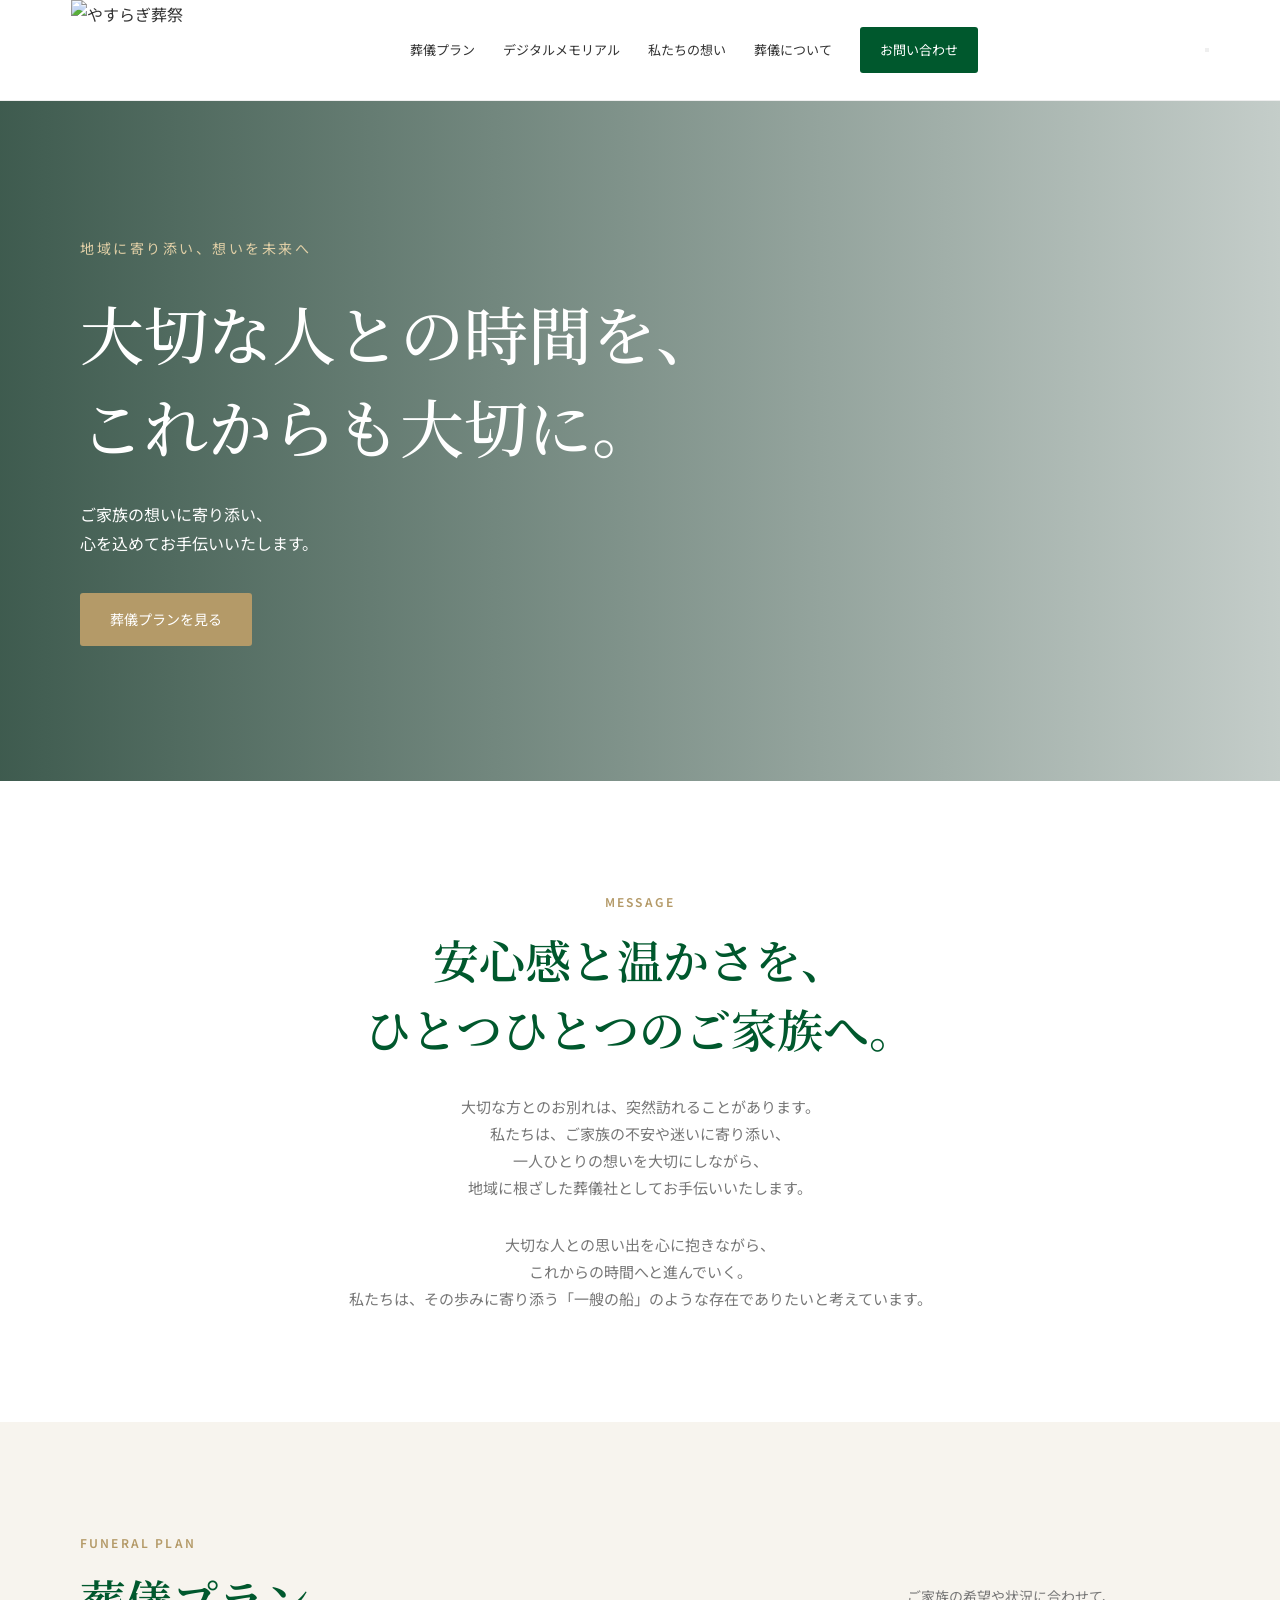
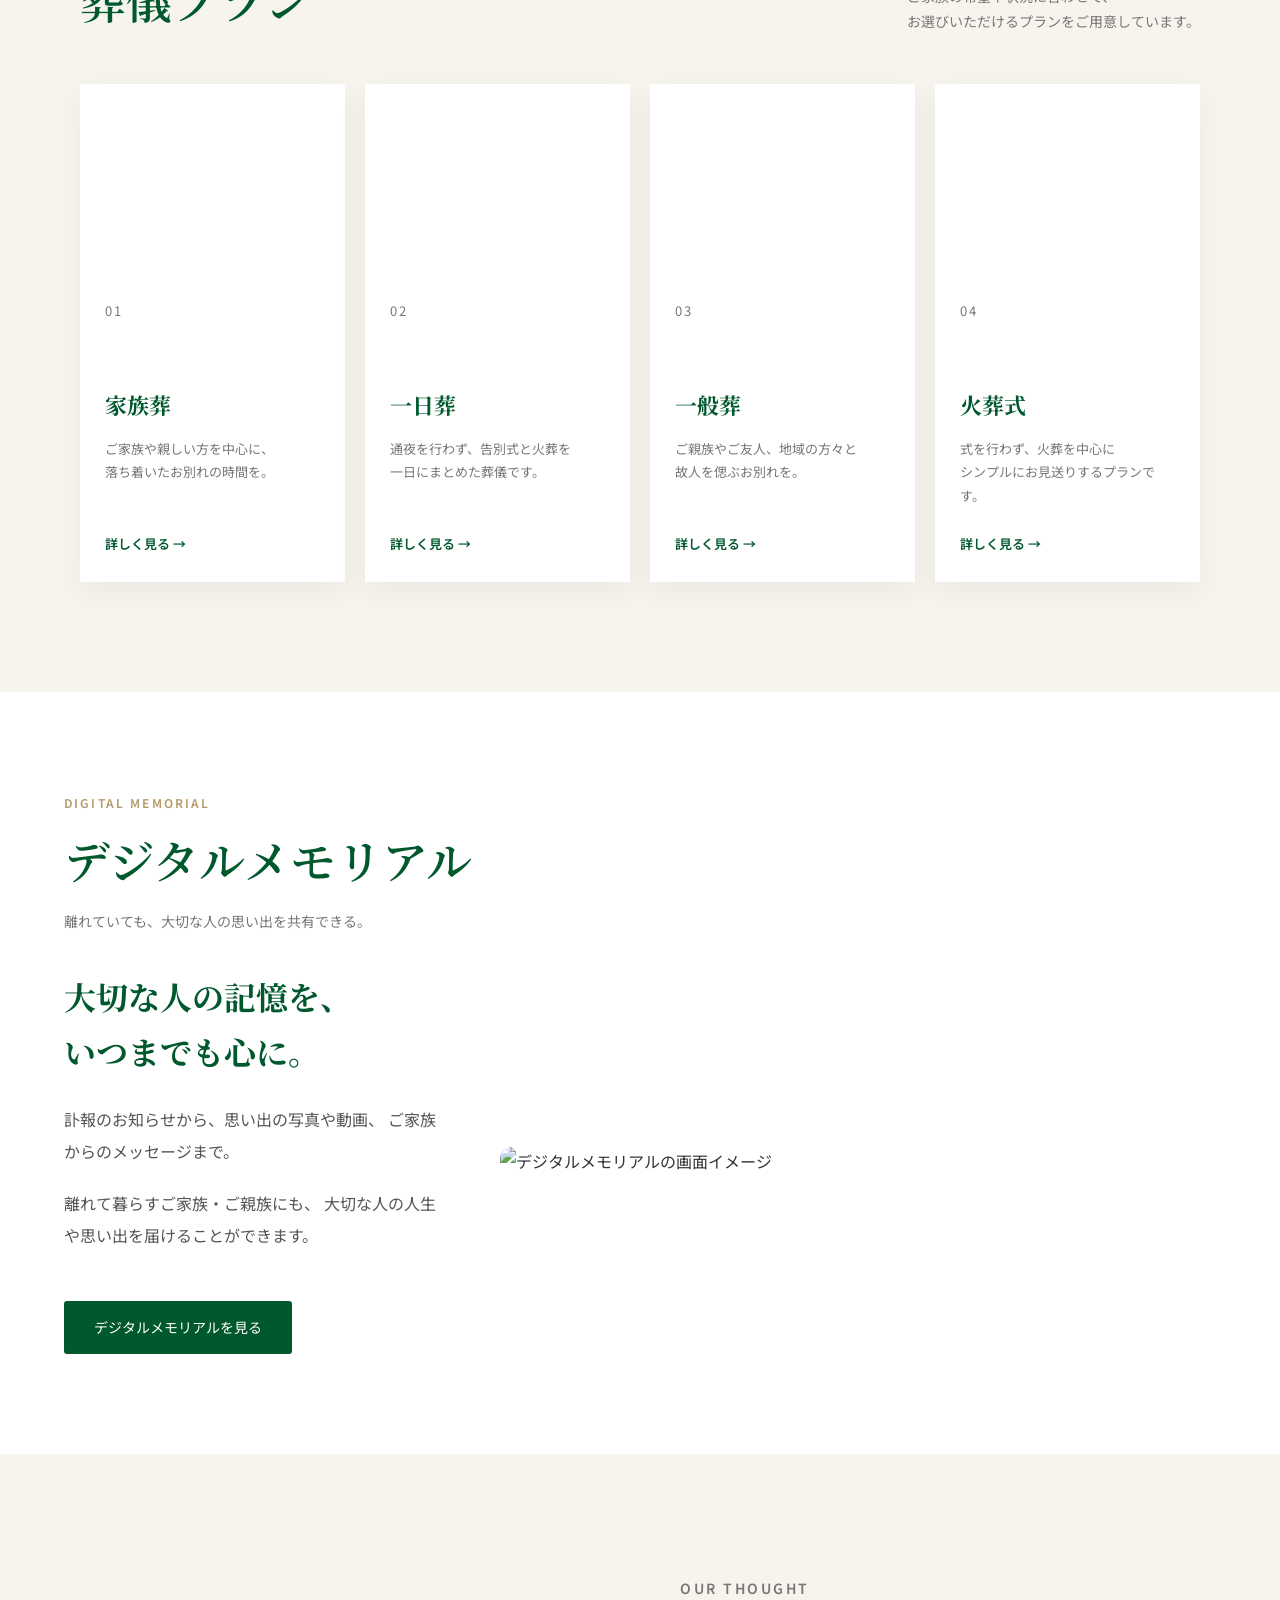
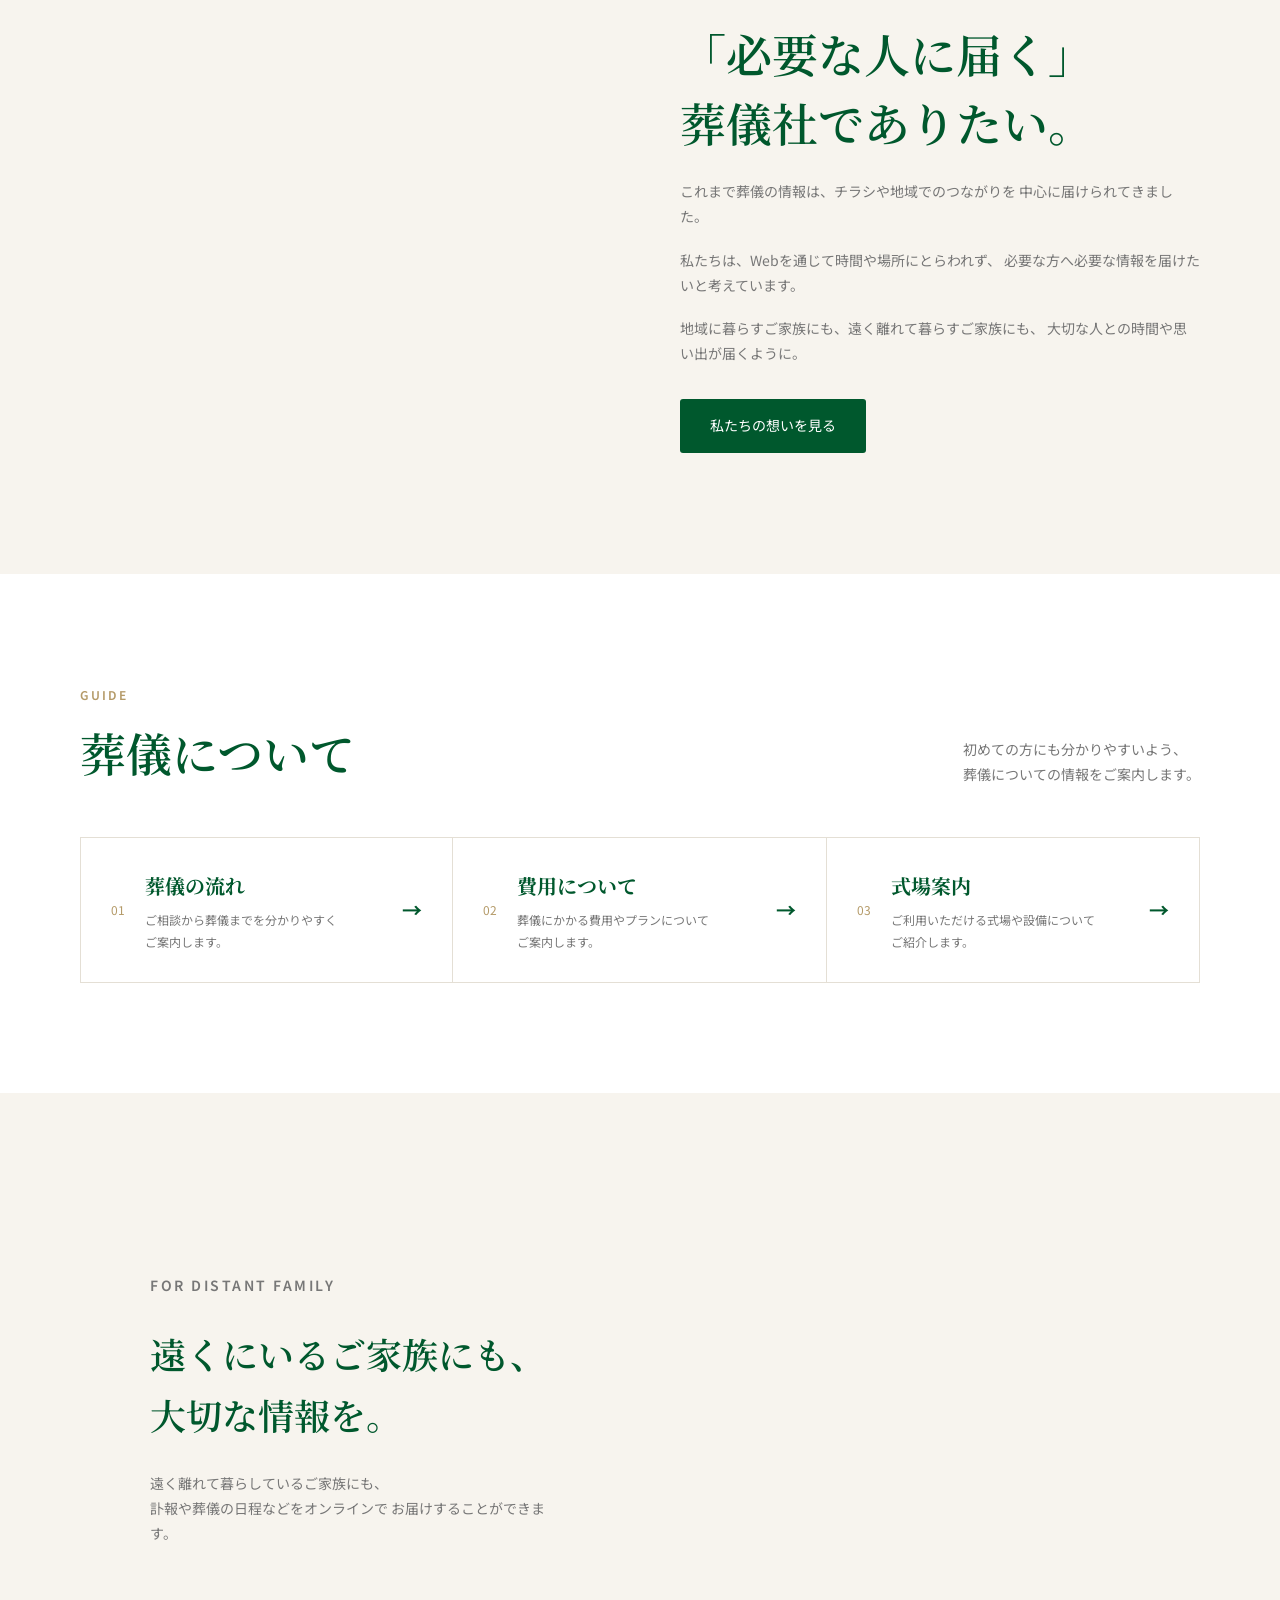
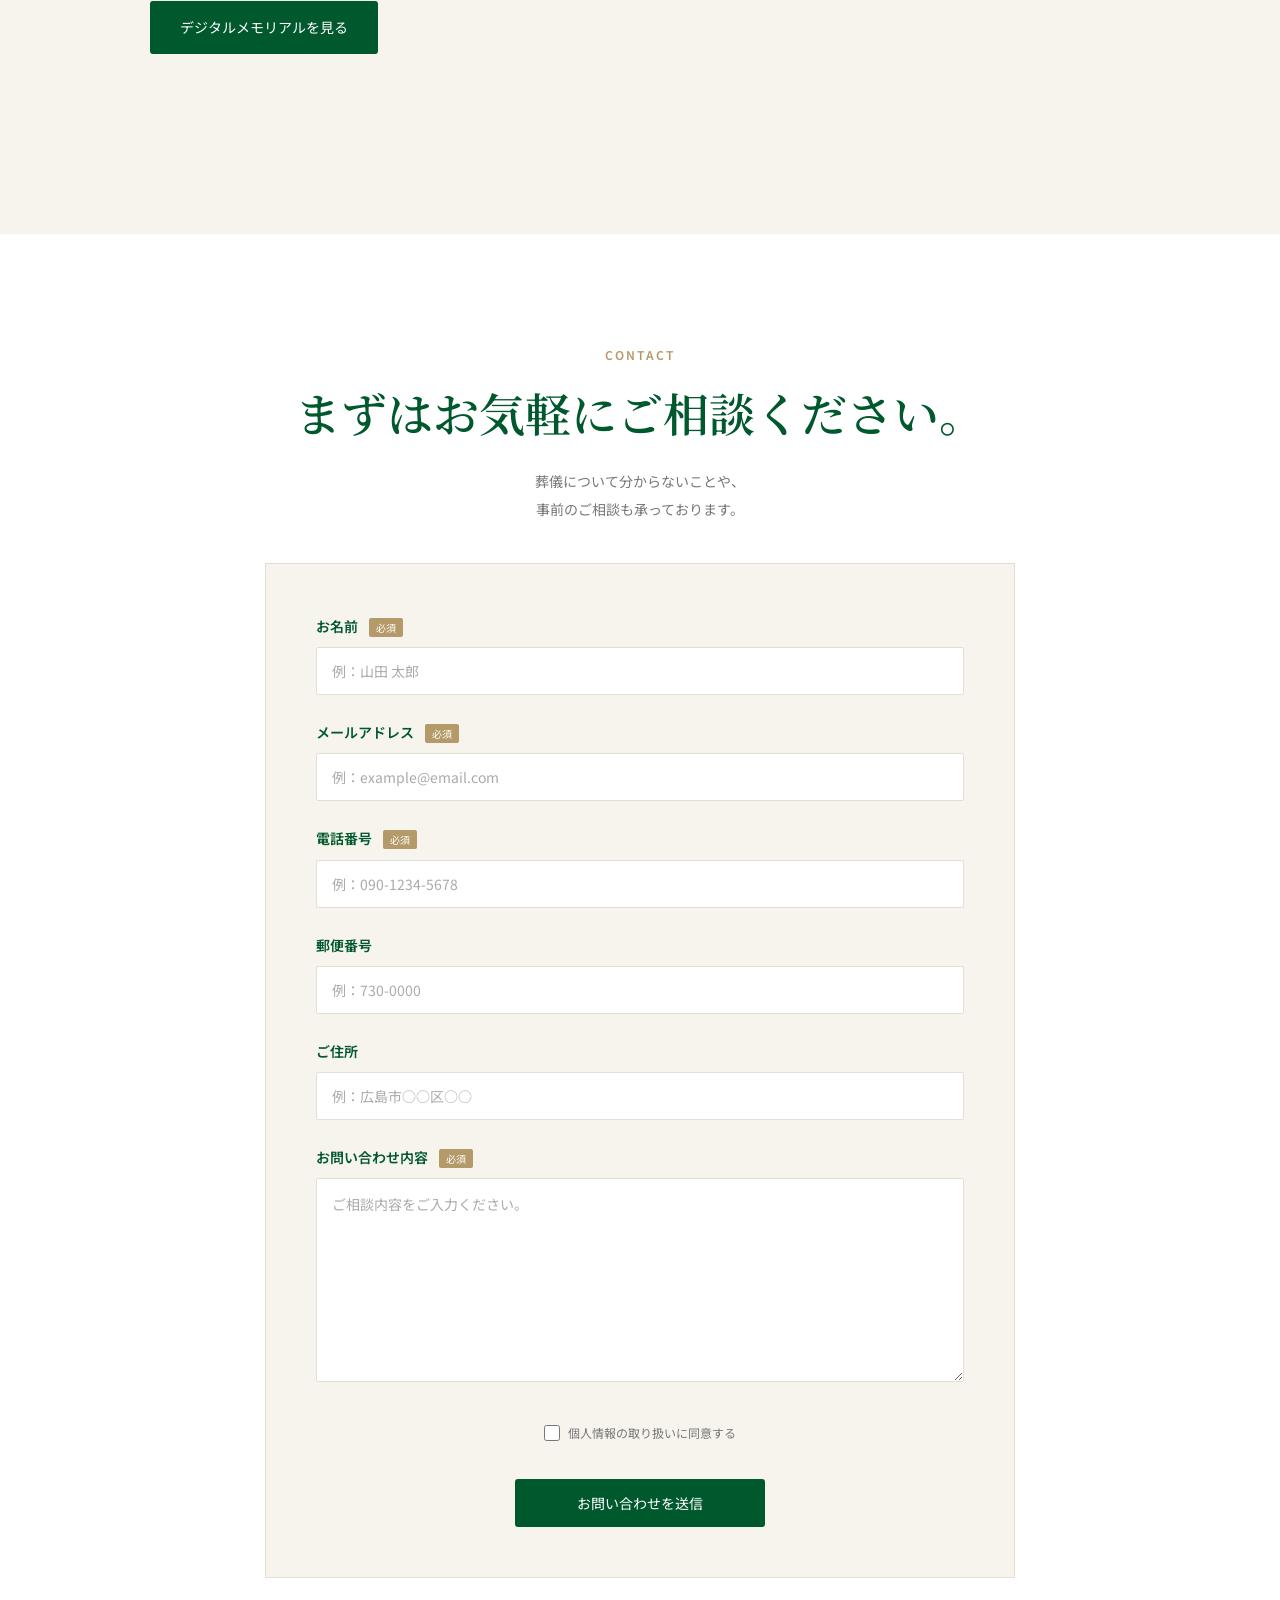
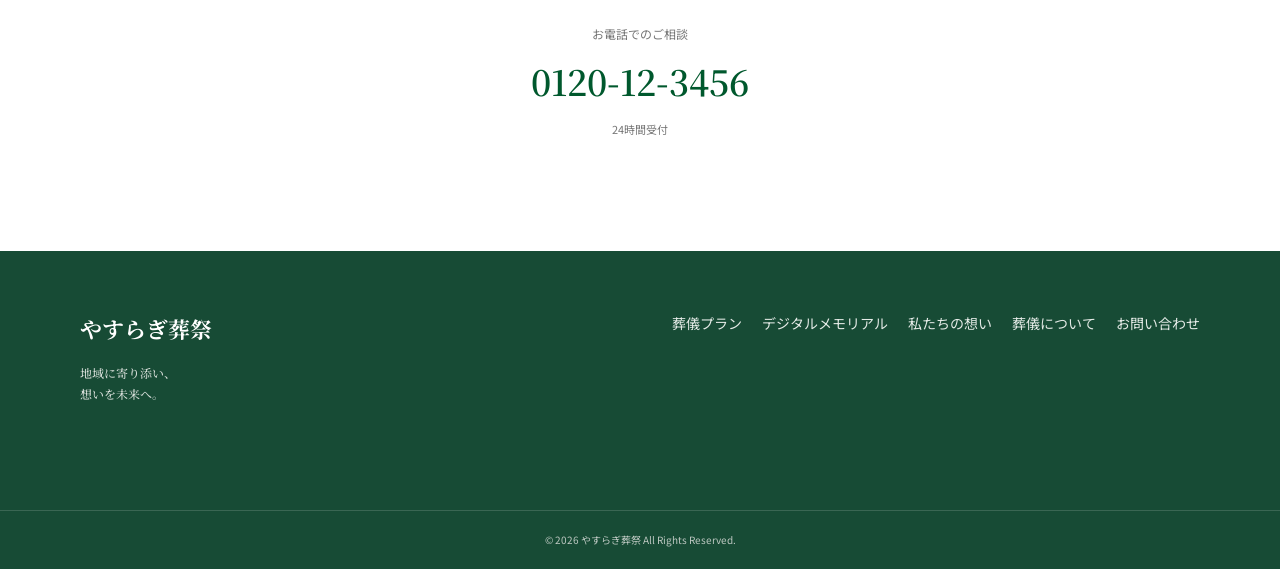
==== index.html @ 8fa57e47 "Add files via upload" ====
<!DOCTYPE html>
<html lang="ja">

<head>
    <meta charset="UTF-8">
    <meta name="viewport" content="width=device-width, initial-scale=1.0">

    <title>やすらぎ葬祭｜大切な人との時間を、これからも大切に。</title>

    <!-- Google Fonts -->
    <link rel="preconnect" href="https://fonts.googleapis.com">
    <link rel="preconnect" href="https://fonts.gstatic.com" crossorigin>
    <link
        href="https://fonts.googleapis.com/css2?family=Noto+Sans+JP:wght@400;500;600;700&family=Noto+Serif+JP:wght@500;600;700&display=swap"
        rel="stylesheet">

    <!-- CSS -->
    <link rel="stylesheet" href="style.css">
</head>

<body>

    <!-- =========================
        ヘッダー
    ========================== -->
    <header class="header">

        <div class="header-inner">

            <a href="index.html" class="logo">
                <img src="image/logo-ark.png" alt="やすらぎ葬祭">
            </a>

            <nav class="nav">
                <a href="#plans">葬儀プラン</a>
                <a href="#memorial">デジタルメモリアル</a>
                <a href="#about">私たちの想い</a>
                <a href="#guide">葬儀について</a>
                <a href="#contact" class="nav-contact">お問い合わせ</a>
            </nav>
            <!-- ハンバーガーメニュー -->
            <button class="hamburger" id="hamburger" aria-label="メニューを開く">
                <span></span>
                <span></span>
                <span></span>
            </button>

        </div>

    </header>


    <!-- =========================
        メイン
    ========================== -->
    <main>

        <!-- ヒーロー -->
        <section class="hero">

            <div class="hero-overlay"></div>
            <div class="hero-slideshow">
                <div class="hero-slide active"></div>
                <div class="hero-slide"></div>
                <div class="hero-slide"></div>
            </div>
            <div class="hero-content">

                <p class="hero-label">地域に寄り添い、想いを未来へ</p>

                <h1>
                    大切な人との時間を、<br>
                    これからも大切に。
                </h1>

                <p class="hero-text">
                    ご家族の想いに寄り添い、<br>
                    心を込めてお手伝いいたします。
                </p>

                <a href="plan.html" class="button button-gold">
                    葬儀プランを見る
                </a>

            </div>

        </section>


        <!-- =========================
            ごあいさつ
        ========================== -->
        <section class="intro section">

            <div class="container">

                <p class="section-label">
                    MESSAGE
                </p>

                <h2>
                    安心感と温かさを、<br>
                    ひとつひとつのご家族へ。
                </h2>

                <p class="intro-text">
                    大切な方とのお別れは、突然訪れることがあります。<br>
                    私たちは、ご家族の不安や迷いに寄り添い、<br>
                    一人ひとりの想いを大切にしながら、<br>
                    地域に根ざした葬儀社としてお手伝いいたします。
                </p>

                <p class="intro-text">
                    大切な人との思い出を心に抱きながら、<br>
                    これからの時間へと進んでいく。<br>
                    私たちは、その歩みに寄り添う「一艘の船」のような存在でありたいと考えています。
                </p>

            </div>

        </section>


        <!-- =========================
            葬儀プラン
        ========================== -->
        <section id="plans" class="plans section section-ivory fade-in">

            <div class="container">

                <div class="section-heading">

                    <div>
                        <p class="section-label">FUNERAL PLAN</p>

                        <h2>葬儀プラン</h2>
                    </div>

                    <p>
                        ご家族の希望や状況に合わせて、<br>
                        お選びいただけるプランをご用意しています。
                    </p>

                </div>


                <div class="plan-grid">

                    <!-- 家族葬 -->
                    <article class="plan-card">

                        <div class="card-image family"></div>

                        <div class="card-content">

                            <p class="card-number">01</p>

                            <h3>家族葬</h3>

                            <p>
                                ご家族や親しい方を中心に、<br>
                                落ち着いたお別れの時間を。
                            </p>

                            <a href="plan.html#family" class="text-link">
                                詳しく見る →
                            </a>

                        </div>

                    </article>


                    <!-- 一日葬 -->
                    <article class="plan-card">

                        <div class="card-image one-day"></div>

                        <div class="card-content">

                            <p class="card-number">02</p>

                            <h3>一日葬</h3>

                            <p>
                                通夜を行わず、告別式と火葬を<br>
                                一日にまとめた葬儀です。
                            </p>

                            <a href="plan.html#oneday" class="text-link">
                                詳しく見る →
                            </a>

                        </div>

                    </article>


                    <!-- 一般葬 -->
                    <article class="plan-card">

                        <div class="card-image general"></div>

                        <div class="card-content">

                            <p class="card-number">03</p>

                            <h3>一般葬</h3>

                            <p>
                                ご親族やご友人、地域の方々と<br>
                                故人を偲ぶお別れを。
                            </p>

                            <a href="plan.html#general" class="text-link">
                                詳しく見る →
                            </a>

                        </div>

                    </article>


                    <!-- 火葬式 -->
                    <article class="plan-card">

                        <div class="card-image cremation"></div>

                        <div class="card-content">

                            <p class="card-number">04</p>

                            <h3>火葬式</h3>

                            <p>
                                式を行わず、火葬を中心に<br>
                                シンプルにお見送りするプランです。
                            </p>

                            <a href="plan.html#cremation" class="text-link">
                                詳しく見る →
                            </a>

                        </div>

                    </article>

                </div>

            </div>

        </section>


        <!-- =========================
             デジタルメモリアル
        ========================== -->
        <!-- デジタルメモリアル -->
        <section id="memorial" class="memorial fade-in">

            <div class="section-title">
                <p class="section-label">DIGITAL MEMORIAL</p>
                <h2>デジタルメモリアル</h2>
                <p>
                    離れていても、大切な人の思い出を共有できる。
                </p>
            </div>


            <!-- 1枚目：デジタルメモリアル全体の紹介 -->
            <div class="memorial-content">

                <div class="memorial-text">
                    <h3>
                        大切な人の記憶を、<br>
                        いつまでも心に。
                    </h3>

                    <p>
                        訃報のお知らせから、思い出の写真や動画、
                        ご家族からのメッセージまで。
                    </p>

                    <p>
                        離れて暮らすご家族・ご親族にも、
                        大切な人の人生や思い出を届けることができます。
                    </p>

                    <a href="digital-memorial.html" class="button button-green">
                        デジタルメモリアルを見る
                    </a>
                </div>


                <div class="memorial-image">
                    <img src="image/degital-memorial2.png" alt="デジタルメモリアルの画面イメージ">
                </div>

            </div>


        </section>

        <!-- =========================
             私たちの想い
        ========================== -->
        <section class="about section section-ivory fade-in" id="about">

            <div class="container about-inner">

                <div class="about-image"></div>

                <div class="about-content">

                    <p class="section-label">OUR THOUGHT</p>

                    <h2>
                        「必要な人に届く」<br>
                        葬儀社でありたい。
                    </h2>

                    <p>
                        これまで葬儀の情報は、チラシや地域でのつながりを
                        中心に届けられてきました。
                    </p>

                    <p>
                        私たちは、Webを通じて時間や場所にとらわれず、
                        必要な方へ必要な情報を届けたいと考えています。
                    </p>

                    <p>
                        地域に暮らすご家族にも、遠く離れて暮らすご家族にも、
                        大切な人との時間や思い出が届くように。
                    </p>


                    <a href="about.html" class="button button-green">
                        私たちの想いを見る
                    </a>

                </div>

            </div>

        </section>


        <!-- =========================
             葬儀について
        ========================== -->
        <section id="guide" class="guide section fade-in">

            <div class="container">

                <div class="section-heading">

                    <div>
                        <p class="section-label">GUIDE</p>
                        <h2>葬儀について</h2>
                    </div>

                    <p>
                        初めての方にも分かりやすいよう、<br>
                        葬儀についての情報をご案内します。
                    </p>

                </div>


                <div class="guide-grid">

                    <a href="flow.html" class="guide-card">

                        <span>01</span>

                        <div>
                            <h3>葬儀の流れ</h3>
                            <p>ご相談から葬儀までを分かりやすく
                                <br>ご案内します。
                            </p>
                        </div>

                        <strong>→</strong>

                    </a>


                    <a href="price.html" class="guide-card">

                        <span>02</span>

                        <div>
                            <h3>費用について</h3>
                            <p>葬儀にかかる費用やプランについて<br>
                                ご案内します。</p>
                        </div>

                        <strong>→</strong>

                    </a>


                    <a href="venue.html" class="guide-card">

                        <span>03</span>

                        <div>
                            <h3>式場案内</h3>
                            <p>ご利用いただける式場や設備について
                                <br>ご紹介します。
                            </p>
                        </div>

                        <strong>→</strong>

                    </a>

                </div>

            </div>

        </section>


        <!-- =========================
             遠方のご家族へ
        ========================== -->
        <section class="notice section">

            <div class="container">

                <div class="notice-box">

                    <div class="notice-content">

                        <p class="section-label">FOR DISTANT FAMILY</p>

                        <h2>
                            遠くにいるご家族にも、<br>
                            大切な情報を。
                        </h2>

                        <p>
                            遠く離れて暮らしているご家族にも、<br>
                            訃報や葬儀の日程などをオンラインで
                            お届けすることができます。
                        </p>

                        <a href="digital-memorial.html" class="button button-green">
                            デジタルメモリアルを見る
                        </a>

                    </div>

                    <div class="notice-image"></div>

                </div>

            </div>

        </section>


        <!-- =========================
             お問い合わせ
        ========================== -->
        <section id="contact" class="contact section">

            <div class="container">

                <p class="section-label">CONTACT</p>

                <h2>まずはお気軽にご相談ください。</h2>

                <p class="contact-lead">
                    葬儀について分からないことや、<br>
                    事前のご相談も承っております。
                </p>


                <form class="contact-form" id="contactForm">

                    <div class="form-item">
                        <label for="name">
                            お名前
                            <span>必須</span>
                        </label>

                        <input type="text" id="name" name="name" placeholder="例：山田 太郎" required>
                    </div>


                    <div class="form-item">
                        <label for="email">
                            メールアドレス
                            <span>必須</span>
                        </label>

                        <input type="email" id="email" name="email" placeholder="例：example@email.com" required>
                    </div>


                    <div class="form-item">
                        <label for="tel">
                            電話番号
                            <span>必須</span>
                        </label>

                        <input type="tel" id="tel" name="tel" placeholder="例：090-1234-5678" required>
                    </div>


                    <div class="form-item">
                        <label for="postal">
                            郵便番号
                        </label>

                        <input type="text" id="postal" name="postal" placeholder="例：730-0000">
                    </div>


                    <div class="form-item">
                        <label for="address">
                            ご住所
                        </label>

                        <input type="text" id="address" name="address" placeholder="例：広島市○○区○○">
                    </div>


                    <div class="form-item">
                        <label for="message">
                            お問い合わせ内容
                            <span>必須</span>
                        </label>

                        <textarea id="message" name="message" rows="7" placeholder="ご相談内容をご入力ください。" required></textarea>
                    </div>


                    <div class="privacy-check">

                        <label>
                            <input type="checkbox" id="privacy" name="privacy" required>

                            <span>
                                個人情報の取り扱いに同意する
                            </span>

                        </label>

                    </div>


                    <button type="submit" class="button button-green form-submit">
                        お問い合わせを送信
                    </button>

                </form>


                <div class="contact-tel">

                    <p>お電話でのご相談</p>

                    <a href="tel:0120-12-3456">
                        0120-12-3456
                    </a>

                    <small>24時間受付</small>

                </div>

            </div>

        </section>
    </main>


    <!-- =========================
         フッター
    ========================== -->
    <footer class="footer">

        <div class="container footer-inner">

            <div class="footer-logo">

                <strong>やすらぎ葬祭</strong>

                <p>
                    地域に寄り添い、<br>
                    想いを未来へ。
                </p>

            </div>


            <div class="footer-links">

                <a href="#plans">葬儀プラン</a>
                <a href="#memorial">デジタルメモリアル</a>
                <a href="#about">私たちの想い</a>
                <a href="#guide">葬儀について</a>
                <a href="#contact">お問い合わせ</a>

            </div>

        </div>


        <div class="copyright">
            © 2026 やすらぎ葬祭 All Rights Reserved.
        </div>

    </footer>
    <script src="script.js"></script>
</body>

</html>
---- style.css ----
:root {
    --ivory: #F7F4EE;
    --white: #FFFFFF;
    --green: #00582d;
    --green-dark: #174b35;
    --gold: #B49A68;
    --text: #333333;
    --text-light: #777777;
    --border: #e4dfd5;
}


/* =========================================
   基本設定
========================================= */

* {
    margin: 0;
    padding: 0;
    box-sizing: border-box;
}

html {
    scroll-behavior: smooth;
}

body {
    font-family: "Noto Sans JP", sans-serif;
    color: var(--text);
    background: var(--white);
    line-height: 1.8;
}

a {
    color: inherit;
    text-decoration: none;
}

img {
    max-width: 100%;
}

.container {
    width: min(1120px, 90%);
    margin: 0 auto;
}

.section {
    padding: 110px 0;
}

.section-ivory {
    background: var(--ivory);
}


/* =========================================
   ヘッダー
========================================= */

.header {
    position: sticky;
    top: 0;
    z-index: 100;
    background: rgba(255, 255, 255, 0.96);
    border-bottom: 1px solid #eee;
}

section {
    scroll-margin-top: 100px;
}

.header-inner {
    width: min(1200px, 92%);
    margin: 0 auto;
    min-height: 70px;
    padding: 0 20px;

    display: flex;
    justify-content: space-between;
    align-items: center;
}

.logo {
    display: flex;
    align-items: center;
    gap: 12px;
}

.logo img {
    height: 100px;
    width: auto;
    display: block;
}

.nav {
    display: flex;
    align-items: center;
    gap: 28px;
}

.nav a {
    font-size: 13px;
    transition: 0.3s;
}

.nav a:hover {
    color: var(--green);
}

.nav-contact {
    padding: 11px 20px;

    background: var(--green);
    color: white !important;

    border-radius: 3px;
}


/* =========================================
   ヒーロー
========================================= */

.hero {
    min-height: 680px;

    position: relative;

    display: flex;
    align-items: center;

    background-image: url("image/top-bg.png");
    background-size: cover;
    background-position: center;
}

.hero-overlay {
    position: absolute;
    inset: 0;

    background:
        linear-gradient(90deg,
            rgba(20, 55, 40, 0.82),
            rgba(20, 55, 40, 0.25));
}

.hero-content {
    position: relative;
    z-index: 2;

    width: min(1120px, 90%);
    margin: 0 auto;

    color: white;
}

.hero-label {
    margin-bottom: 25px;

    color: #e2d0a7;

    font-size: 14px;
    letter-spacing: 0.18em;
}

.hero h1 {
    margin-bottom: 28px;

    font-family: "Noto Serif JP", serif;

    font-size: clamp(38px, 5vw, 64px);
    font-weight: 500;

    line-height: 1.45;
}

.hero-text {
    margin-bottom: 35px;

    font-size: 16px;
}


/* =========================================
   ボタン
========================================= */

.button {
    display: inline-block;

    padding: 14px 30px;

    border-radius: 3px;

    font-size: 14px;

    transition: 0.3s;
}

.button:hover {
    transform: translateY(-2px);
}

.button-gold {
    background: var(--gold);
    color: white;
}

.button-green {
    margin-top: 30px;

    background: var(--green);
    color: white;
}


/* =========================================
   見出し
========================================= */

.section-label {
    margin-bottom: 12px;

    color: var(--gold);

    font-size: 12px;
    font-weight: 600;

    letter-spacing: 0.18em;
}

h2 {
    color: var(--green);

    font-family: "Noto Serif JP", serif;

    font-size: clamp(30px, 4vw, 46px);
    font-weight: 600;

    line-height: 1.5;
}

.section-heading {
    margin-bottom: 50px;

    display: flex;
    justify-content: space-between;
    align-items: end;
    gap: 50px;
}

.section-heading>p {
    max-width: 400px;

    color: var(--text-light);

    font-size: 14px;
}


/* =========================================
   ごあいさつ
========================================= */

.intro {
    text-align: center;
}

.intro-text {
    margin: 30px auto 0;

    max-width: 720px;

    color: var(--text-light);

    font-size: 15px;
}


/* =========================================
   葬儀プラン
========================================= */

.plan-grid {
    display: grid;

    grid-template-columns: repeat(4, 1fr);

    gap: 20px;
}

.plan-card {
    background: white;

    box-shadow: 0 10px 30px rgba(0, 0, 0, 0.05);

    transition: 0.3s;
}

.plan-card:hover {
    transform: translateY(-6px);
}

.card-image {
    height: 190px;

    background-size: cover;
    background-position: center;
}


/* 葬儀プラン画像 */

.family {
    background-image: url("image/family1.png");
}

.one-day {
    background-image: url("image/oneday.png");
}

.general {
    background-image: url("image/ippan.png");
}

.cremation {
    background-image:
        url("image/kaso.png");
}

.card-content {
    padding: 25px;
}

.card-number {
    color: var(--gold);

    font-size: 11px;
    letter-spacing: 0.15em;
}

.card-content h3 {
    margin: 6px 0 12px;

    color: var(--green);

    font-family: "Noto Serif JP", serif;

    font-size: 22px;
}

.card-content p {
    min-height: 80px;

    color: var(--text-light);

    font-size: 13px;
}

.text-link {
    display: inline-block;

    margin-top: 15px;

    color: var(--green);

    font-size: 13px;
    font-weight: 600;
}

.text-link:hover {
    color: var(--gold);
}


/* =========================================
   デジタルメモリアル
========================================= */

.memorial {
    padding: 100px 5%;

    background: var(--white);
}


/* セクションタイトル */

.section-title {
    max-width: 1400px;
    margin: 0 auto 35px;
}

.section-title h2 {
    margin-bottom: 15px;
}

.section-title>p:last-child {
    color: var(--text-light);
    font-size: 14px;
}


/* メモリアル紹介 */

.memorial-content {
    max-width: 1400px;
    margin: 0 auto;

    display: grid;

    grid-template-columns: 0.7fr 1.3fr;

    gap: 50px;

    align-items: center;
}

.memorial-text h3 {
    margin-bottom: 25px;

    color: var(--green);

    font-family: "Noto Serif JP", serif;

    font-size: 32px;

    line-height: 1.7;
}

.memorial-text p {
    margin-bottom: 20px;

    color: #555;

    line-height: 2;
}

/* メモリアル画像 */

.memorial-image {
    width: 100%;
    overflow: visible;
}

.memorial-image img {
    width: 100%;
    height: auto;
    display: block;
    border-radius: 12px;
    object-fit: contain;
    object-position: left center;
}


/* =========================================
   デジタルメモリアル 詳細
========================================= */

.memorial-detail {
    max-width: none;

    margin: 0;

    padding: 110px 0;

    display: block;

    border-top: 1px solid rgba(0, 88, 45, 0.15);
}

.memorial-detail-content {
    max-width: 1100px;
    margin: 50px auto 0;

    display: grid;

    grid-template-columns: 420px 1fr;

    gap: 70px;

    align-items: center;
}

.memorial-detail-image {
    width: 420px;

    text-align: center;
}

.memorial-detail-image img {
    width: 100%;
    max-width: 420px;
    height: auto;

    display: block;
}

.memorial-detail-text {
    width: 100%;

    line-height: 2;

    color: #555;
}

.memorial-detail-text h3 {
    margin: 15px 0 25px;

    color: var(--green);

    font-family: "Noto Serif JP", serif;

    font-size: 30px;

    line-height: 1.7;
}

.memorial-detail-text p {
    margin-bottom: 25px;
}

.memorial-detail-text p:not(.section-label) {
    color: #555;
    line-height: 2;
}


/* MEMORIAL PAGE 見出し */

.memorial-detail .section-heading {
    display: block;
    margin-bottom: 50px;
}

.memorial-detail .section-heading>div {
    width: 100%;
}


/* FEATURES */

.features-lead {
    margin-top: 10px;
    margin-bottom: 25px;

    color: var(--text-light);

    font-size: 14px;
    line-height: 2;
}


/* =========================================
   デジタルメモリアル 詳細ページ
========================================= */

.memorial-detail-page {
    padding: 120px 0 80px;

    background: var(--ivory);
}

.memorial-detail-page h1 {
    margin-bottom: 30px;

    color: var(--green);

    font-family: "Noto Serif JP", serif;

    font-size: clamp(38px, 5vw, 56px);

    line-height: 1.5;
}

.page-lead {
    color: var(--text-light);
    font-size: 17px;
}

.memorial-detail-section {
    padding: 110px 0;

    background: white;
}

.memorial-detail-page-grid {
    display: grid;

    grid-template-columns: 0.8fr 1.2fr;

    gap: 70px;

    align-items: center;
}

.memorial-detail-page-text h2 {
    margin: 15px 0 30px;

    color: var(--green);

    font-family: "Noto Serif JP", serif;

    font-size: 36px;

    line-height: 1.7;
}

.memorial-detail-page-text p:not(.section-label) {
    margin-bottom: 20px;

    color: #555;

    line-height: 2;
}

.memorial-detail-page-image img {
    width: 100%;
    height: auto;

    display: block;

    border-radius: 12px;
}

.memorial-back {
    padding: 80px 0;

    text-align: center;

    background: var(--ivory);
}


/* =========================================
   私たちの想い
========================================= */

.about-inner {
    display: grid;

    grid-template-columns: 1fr 1fr;

    gap: 80px;

    align-items: center;
}

.about-image {
    min-height: 500px;

    background-image: url("image/pc2.png");

    background-size: cover;
    background-position: left center;
}

.about-content h2 {
    margin-bottom: 22px;
}

.about-content p {
    margin-bottom: 18px;

    color: var(--text-light);

    font-size: 14px;
}

.about-content .button {
    margin-top: 15px;
}

/* =========================
   OUR MESSAGE
========================= */

.about-message {
    background-color: #eef3ef;
    text-align: center;
}

.about-message-inner {
    max-width: 900px;
    margin: 0 auto;
}

.about-message .section-label {
    margin-bottom: 20px;
}

.about-message h2 {
    font-size: 34px;
    line-height: 1.7;
    margin-bottom: 30px;
}

.about-message-text {
    font-size: 15px;
    line-height: 2.2;
    margin: 0 auto;
}


/* スマホ */
@media (max-width: 767px) {

    .about-message {
        padding: 60px 0;
    }

    .about-message h2 {
        font-size: 24px;
        line-height: 1.7;
    }

    .about-message-text {
        font-size: 14px;
        line-height: 2;
    }

}

.pc-only {
    display: inline;
}

@media (max-width: 767px) {

    .pc-only {
        display: none;
    }

}

/* =========================================
   葬儀について
========================================= */

.guide-grid {
    display: grid;

    grid-template-columns: repeat(3, 1fr);

    border-top: 1px solid var(--border);
}

.guide-card {
    padding: 30px;

    display: flex;
    align-items: center;
    gap: 20px;

    border-right: 1px solid var(--border);
    border-bottom: 1px solid var(--border);

    transition: 0.3s;
}

.guide-card:first-child {
    border-left: 1px solid var(--border);
}

.guide-card:hover {
    background: var(--ivory);
}

.guide-card>span {
    color: var(--gold);

    font-size: 12px;
}

.guide-card h3 {
    margin-bottom: 5px;

    color: var(--green);

    font-family: "Noto Serif JP", serif;

    font-size: 20px;
}

.guide-card p {
    color: var(--text-light);

    font-size: 12px;
}

.guide-card strong {
    margin-left: auto;

    color: var(--green);

    font-size: 20px;
}


/* =========================================
   遠方のご家族
========================================= */

.notice {
    background: var(--ivory);
}

.notice-box {
    display: grid;

    grid-template-columns: 1fr 1fr;

    background: var(--ivory);

    align-items: stretch;
}

.notice-content {
    padding: 70px;
}

.notice-content h2 {
    margin-bottom: 25px;
    font-size: 36px;
    line-height: 1.7;
}

.notice-content p {
    margin-bottom: 25px;

    color: var(--text-light);

    font-size: 14px;
}

.notice-image {
    min-height: 400px;

    background-image: url("image/famili3.jpeg");

    background-size: cover;
    background-position: 20% center;
    background-repeat: no-repeat;
}


/* =========================================
   お問い合わせ
========================================= */

.contact {
    text-align: center;
}

.contact>.container>p:not(.section-label) {
    margin: 20px auto 40px;

    color: var(--text-light);

    font-size: 14px;
}

/* =========================================
   フッター
========================================= */

.footer {
    background: var(--green-dark);

    color: white;
}

.footer>.container {
    display: grid;
    grid-template-columns: 1fr auto;
    align-items: start;
    column-gap: 60px;
}

.footer-logo {
    grid-column: 1;
}

.footer>.container>p:not(.footer-logo):not(.copyright) {
    grid-column: 1;
}

.footer-links {
    grid-column: 2;
    grid-row: 1 / span 2;
    margin: 25px 0 0;
}

.copyright {
    grid-column: 1 / -1;
}

.footer-inner {
    padding: 40px 0;

    display: flex;
    justify-content: space-between;
    align-items: flex-start;

    gap: 50px;
}

.footer-logo {
    margin-top: 15px;
    margin-bottom: 15px;
    color: #ffffff;
    font-family: "Noto Serif JP", serif;
    font-size: 24px;
    font-weight: 500;
}

.footer-logo strong {
    font-family: "Noto Serif JP", serif;

    font-size: 22px;
}

.footer-logo p {
    margin-top: 12px;

    color: #d7ded9;

    font-size: 12px;
}

.footer-links {
    display: flex;
    justify-content: flex-end;
    align-items: center;
    gap: 25px;
    flex-wrap: nowrap;
    margin: 0;
    padding-top: 20px;
}

.footer-links a {
    color: #e5ebe7;

    font-size: 14px;
}

.footer-links a:hover {
    color: var(--gold);
}

.footer-links {
    flex-wrap: wrap;
    gap: 15px 20px;
}

.copyright {
    padding: 20px;

    border-top: 1px solid rgba(255, 255, 255, 0.15);

    text-align: center;

    color: #bfc9c3;

    font-size: 10px;
}


/* =========================================
   詳細ページ共通
========================================= */

.page-hero-content {
    max-width: 800px;
    margin: 0 auto;
}

.page-hero .section-label {
    margin-bottom: 18px;
    color: var(--gold);
    letter-spacing: 0.18em;
    font-size: 13px;
    font-weight: 600;
}

.page-hero h1 {
    margin: 20px 0;
    color: var(--green-dark);
    font-family: "Noto Serif JP", serif;
    font-size: 42px;
    font-weight: 500;
    letter-spacing: 0.08em;
}

.page-hero p:last-child {
    margin: 0;
    color: var(--text-light);
    font-size: 14px;
    line-height: 2;
}

/* =========================================
   詳細ページ
========================================= */

.detail-section {
    padding: 100px 5%;
}

.detail-inner {
    max-width: 1200px;
    margin: 0 auto;

    display: grid;

    grid-template-columns: 1fr 1fr;

    gap: 70px;

    align-items: center;
}

.detail-text h2 {
    margin: 20px 0 30px;

    font-family: "Noto Serif JP", serif;

    font-size: 36px;

    line-height: 1.7;

    color: var(--green);
}

.detail-text p:not(.section-label) {
    margin-bottom: 20px;

    color: var(--text-light);

    line-height: 2;

    font-size: 14px;
}

.detail-image img {
    width: 100%;
    height: 420px;

    object-fit: cover;

    display: block;

    border-radius: 12px;
}


/* =========================================
   中央コンテンツ
========================================= */

.detail-center {
    max-width: 1100px;
    margin: 0 auto;

    text-align: center;
}

.detail-center h2 {
    margin: 20px 0 60px;

    font-family: "Noto Serif JP", serif;

    font-size: 36px;

    color: var(--green);
}


/* =========================================
   おすすめポイント
========================================= */

.point-list {
    display: grid;

    grid-template-columns: repeat(3, 1fr);

    gap: 30px;
}

.point-item {
    padding: 40px 30px;

    background: white;

    border: 1px solid var(--border);
}

.point-item h3 {
    margin-bottom: 20px;

    font-family: "Noto Serif JP", serif;

    font-size: 28px;

    color: var(--gold);
}

.point-item p {
    line-height: 1.9;

    color: var(--text-light);

    font-size: 14px;
}


/* =========================================
   葬儀プラン 詳細
========================================= */

.plan-detail {
    background: #FFFFFF;
}

.plan-detail-card {
    display: grid;

    grid-template-columns: 1.15fr 0.85fr;

    min-height: 480px;

    margin-bottom: 80px;

    background: #F7F4EE;
}

.plan-detail-card.reverse {
    direction: rtl;
}

.plan-detail-card.reverse .plan-detail-content {
    direction: ltr;
}

.plan-detail-image {
    min-height: 480px;

    background-size: contain;
    background-repeat: no-repeat;
    background-position: center;

    background-color: #F7F4EE;
}

.plan-detail-image.family {
    background-image: url("image/sougigazo-family.png");
}

.plan-detail-image.one-day {
    background-image: url("image/sougigazo-oneday.png");
}

.plan-detail-image.general {
    background-image: url("image/sougigazo-ippan.png");
}

.plan-detail-image.cremation {
    background-image: url("image/sougigazo-kaso.png");
}

.plan-detail-content {
    display: flex;
    flex-direction: column;
    justify-content: center;

    padding: 50px;
}

.plan-detail-content .card-number {
    margin-bottom: 12px;

    color: #B49A68;

    font-size: 14px;

    letter-spacing: 0.15em;
}

.plan-detail-content h2 {
    margin: 0 0 25px;

    color: #00582d;

    font-family: "Noto Serif JP", serif;

    font-size: 36px;
    font-weight: 600;
}

.plan-lead {
    margin-bottom: 25px;

    color: #333333;

    font-family: "Noto Serif JP", serif;

    font-size: 18px;

    line-height: 1.9;
}

.plan-detail-content>p:not(.card-number):not(.plan-lead) {
    margin-bottom: 30px;

    color: #777777;

    font-size: 14px;

    line-height: 2;
}

.plan-info {
    margin: 0;

    border-top: 1px solid #e4dfd5;
}

.plan-info div {
    display: grid;

    grid-template-columns: 90px 1fr;

    gap: 20px;

    padding: 15px 0;

    border-bottom: 1px solid #e4dfd5;
}

.plan-info dt {
    color: #00582d;

    font-size: 13px;
    font-weight: 600;
}

.plan-info dd {
    margin: 0;

    color: #777777;

    font-size: 13px;

    line-height: 1.8;
}


/* =========================================
   スクロール位置
========================================= */

.plan-detail-content {
    scroll-margin-top: 100px;
}


/* =========================================
   タブレット
========================================= */

@media (max-width: 900px) {

    /* ヘッダー */

    .nav {
        gap: 15px;
    }

    .nav a {
        font-size: 11px;
    }


    /* 葬儀プラン */

    .plan-grid {
        grid-template-columns: repeat(2, 1fr);
    }


    /* デジタルメモリアル */

    .memorial-content {
        grid-template-columns: 1fr;

        gap: 40px;
    }

    .memorial-text h3 {
        font-size: 25px;
    }

    .memorial-detail-content {
        grid-template-columns: 1fr;

        gap: 40px;
    }

    .memorial-detail-image {
        width: 100%;
    }

    .memorial-detail-image img {
        width: 100%;
        max-width: 420px;
    }

    .memorial-detail-page-grid {
        grid-template-columns: 1fr;

        gap: 50px;
    }

    .memorial-detail-page-text h2 {
        font-size: 30px;
    }


    /* 私たちの想い */

    .about-inner {
        grid-template-columns: 1fr;

        gap: 40px;
    }

    .about-image {
        min-height: 400px;
    }


    /* 葬儀について */

    .guide-grid {
        grid-template-columns: 1fr;
    }

    .guide-card,
    .guide-card:first-child {
        border-left: 1px solid var(--border);
    }


    /* 詳細ページ */

    .page-hero {
        min-height: 350px;
    }

    .page-hero h1 {
        font-size: 40px;
    }

    .detail-inner {
        grid-template-columns: 1fr;

        gap: 50px;
    }

    .detail-text h2 {
        font-size: 30px;
    }

    .point-list {
        grid-template-columns: 1fr;
    }

    .detail-image img {
        height: 350px;
    }

}

/* =========================================
   スマートフォン
========================================= */

@media (max-width: 767px) {

    /* 全体 */

    .container {
        width: 90%;
        max-width: none;
        margin: 0 auto;
    }

    .section {
        padding: 35px 0;
    }

    /* ヘッダー */

    .header-inner {
        min-height: 70px;
        padding: 8px 5%;
    }

    .logo img {
        max-width: 180px;
        height: auto;
    }

    .logo strong {
        font-size: 17px;
    }

    .nav {
        display: none;
    }

    .hamburger {
        display: block;
        width: 45px;
        height: 45px;
        padding: 8px;
        border: none;
        background: transparent;
        cursor: pointer;
    }

    .hamburger span {
        display: block;
        width: 100%;
        height: 2px;
        margin: 6px 0;
        background-color: var(--green);
        transition: 0.3s;
    }

    .hamburger.active span:nth-child(1) {
        transform: translateY(8px) rotate(45deg);
    }

    .hamburger.active span:nth-child(2) {
        opacity: 0;
    }

    .hamburger.active span:nth-child(3) {
        transform: translateY(-8px) rotate(-45deg);
    }

    .nav.active {
        display: flex;
        flex-direction: column;
        position: absolute;
        top: 100%;
        left: 0;
        width: 100%;
        padding: 20px 5%;
        background-color: var(--white);
        box-shadow: 0 5px 15px rgba(0, 0, 0, 0.08);
        gap: 0;
    }

    .nav.active a {
        padding: 15px 0;
        border-bottom: 1px solid var(--border);
    }

    .footer>.container {
        display: block;
    }

    .footer-logo {
        white-space: nowrap;
    }

    .footer>.container>p:not(.footer-logo):not(.copyright) {
        margin-bottom: 20px;
    }

    .footer-links {
        display: flex;
        justify-content: center;
        flex-wrap: wrap;
        gap: 15px 20px;
        margin: 20px 0;
    }

    .copyright {
        margin-top: 20px;
    }

    .hamburger {
        display: block;
        width: 45px;
        height: 45px;
        padding: 8px;
        border: none;
        background: transparent;
        cursor: pointer;
        flex-shrink: 0;
    }

    .hamburger span {
        display: block;
        width: 100%;
        height: 2px;
        margin: 6px 0;
        background-color: var(--green);
        transition: 0.3s;
    }

    /* ヒーロー */

    .hero {
        min-height: 600px;
    }

    .hero h1 {
        font-size: 36px;
    }

    .hero-text {
        font-size: 14px;
    }


    /* ページタイトル */

    .page-hero {
        min-height: 300px;

        padding: 100px 5% 70px;
    }

    .page-hero-content h1 {
        font-size: 28px;
        line-height: 1.7;
    }

    .page-hero-content p {
        font-size: 14px;
    }

    .page-hero h1 {
        font-size: 28px;
    }


    /* 見出し */

    .section-heading {
        display: block;
    }

    .section-heading>p {
        margin-top: 20px;
    }

    .section-heading h2,
    .section-title h2,
    .detail-intro h2 {
        font-size: 36px;
        line-height: 1.6;
    }

    .intro h2 {
        font-size: 25px;
        line-height: 1.7;
    }


    /* 葬儀プラン */

    .plan-grid {
        grid-template-columns: 1fr;
    }

    .card-image {
        height: 220px;
    }

    .plan-card .card-number {
        margin-bottom: 0;
    }

    .plan-card h3 {
        margin-top: -12px;
    }


    /* デジタルメモリアル */

    .memorial {
        padding: 75px 5%;
    }

    .section-title {
        margin-bottom: 40px;
    }

    .memorial-text h3 {
        font-size: 26px;
    }

    .memorial-image img {
        border-radius: 8px;
    }

    .memorial-detail {
        margin-top: 60px;

        padding-top: 50px;
        padding-bottom: 75px;
    }

    .memorial-detail-content {
        grid-template-columns: 1fr;

        gap: 35px;
    }

    .memorial-detail-image {
        width: 100%;
    }

    .memorial-detail-image img {
        width: 100%;
        height: auto;

        border-radius: 8px;
    }

    .memorial-detail-text h3 {
        font-size: 25px;
    }

    .memorial-detail-page {
        padding: 80px 0 60px;
    }

    .memorial-detail-section {
        padding: 75px 0;
    }

    .memorial-detail-page-text h2 {
        font-size: 26px;
    }

    .memorial-detail-page-image img {
        border-radius: 8px;
    }


    /* できること */

    .feature-grid {
        grid-template-columns: 1fr;

        gap: 25px;
    }


    /* 私たちの想い */

    .about-image {
        min-height: 320px;
    }


    /* 遠方のご家族 */

    .notice {
        padding-top: 30px;
        padding-bottom: 60px;
    }

    .notice-box {
        grid-template-columns: 1fr;
    }

    .notice-content {
        padding: 40px 25px;
    }

    .notice-content h2 {
        margin-bottom: 25px;

        font-size: 30px;

        line-height: 1.5;
    }


    .notice-image {
        min-height: 220px;
    }


    /* お問い合わせ */

    .contact h2 {
        font-size: 22px;
        line-height: 1.7;
    }

    .contact-box {
        grid-template-columns: 1fr;

        gap: 20px;
    }

    .contact-item {
        border-right: none;
        border-bottom: 1px solid var(--border);
    }

    .contact-item:last-child {
        border-bottom: none;
    }


    /* FLOW */

    .flow-list {
        gap: 25px;
    }

    .flow-item {
        grid-template-columns: 50px 1fr;

        gap: 15px;
    }


    /* フッター */


    /* 詳細ページ */

    .detail-section {
        padding: 75px 5%;
    }

    .detail-image img {
        height: auto;
    }


    /* 葬儀プラン詳細 */

    .plan-detail-card {
        grid-template-columns: 1fr;

        margin-bottom: 50px;
    }

    .plan-detail-card.reverse {
        direction: ltr;
    }

    .plan-detail-image {
        min-height: 300px;
    }

    .plan-detail-content {
        padding: 40px 25px;
    }

    .plan-detail-content h2 {
        font-size: 30px;
    }

    .plan-lead {
        font-size: 16px;
    }

    .plan-info div {
        grid-template-columns: 75px 1fr;

        gap: 15px;
    }

}

/* =========================
   スクロールでふわっと表示
========================= */
.fade-in {
    opacity: 0;
    transform: translateY(50px);
    transition: opacity 1.0s ease, transform 1.0s ease;
}


.fade-in.show {
    opacity: 1;
    transform: translateY(0);
}

/* 葬儀プランページ・ご相談見出し */
.plan-contact-box h2 {
    font-size: 32px;
}

@media (max-width: 767px) {
    .plan-contact-box h2 {
        font-size: 25px;
    }
}

/* =========================================
   お問い合わせフォーム
========================================= */

.contact-lead {
    margin: 20px auto 45px;

    color: var(--text-light);

    font-size: 14px;

    line-height: 2;
}

.contact-form {
    max-width: 750px;

    margin: 0 auto;

    padding: 50px;

    background: var(--ivory);

    text-align: left;

    border: 1px solid var(--border);
}

.form-item {
    margin-bottom: 25px;
}

.form-item label {
    display: block;

    margin-bottom: 8px;

    color: var(--green);

    font-size: 14px;

    font-weight: 600;
}

.form-item label span {
    margin-left: 8px;

    padding: 2px 7px;

    background: var(--gold);

    color: white;

    border-radius: 2px;

    font-size: 10px;

    font-weight: normal;
}

.form-item input,
.form-item textarea {
    width: 100%;

    padding: 13px 15px;

    background: white;

    border: 1px solid var(--border);

    border-radius: 2px;

    color: var(--text);

    font-family: "Noto Sans JP", sans-serif;

    font-size: 14px;

    outline: none;

    transition: 0.3s;
}

.form-item input:focus,
.form-item textarea:focus {
    border-color: var(--green);
}

.form-item textarea {
    resize: vertical;

    line-height: 1.8;
}

.form-item input::placeholder,
.form-item textarea::placeholder {
    color: #aaa;
}


/* 個人情報 */

.privacy-check {
    margin: 30px 0;

    text-align: center;
}

.privacy-check label {
    display: inline-flex;

    align-items: center;

    gap: 8px;

    color: var(--text-light);

    font-size: 12px;

    cursor: pointer;
}

.privacy-check input {
    width: 16px;
    height: 16px;

    accent-color: var(--green);
}


/* 送信ボタン */

.form-submit {
    display: block;

    width: 250px;

    margin: 0 auto;

    border: none;

    cursor: pointer;

    font-family: "Noto Sans JP", sans-serif;
}


/* 電話相談 */

.contact-tel {
    margin-top: 45px;

    text-align: center;
}

.contact-tel p {
    margin-bottom: 5px;

    color: var(--text-light);

    font-size: 12px;
}

.contact-tel a {
    display: block;

    color: var(--green);

    font-family: "Noto Serif JP", serif;

    font-size: 35px;

    font-weight: 600;
}

.contact-tel small {
    color: var(--text-light);

    font-size: 11px;
}

.contact-box {
    display: grid;
    grid-template-columns: 1fr 1fr;
    gap: 0;
    margin-top: 40px;
}

.contact-item {
    padding: 30px;
    text-align: center;
    border-right: 1px solid var(--border);
}

.contact-item:last-child {
    border-right: none;
}

.contact-item span {
    display: block;
    font-size: 14px;
    margin-bottom: 15px;
}

.contact-item strong {
    display: block;
    font-size: 24px;
    color: var(--green);
    margin-bottom: 10px;
}

.contact-item small {
    font-size: 13px;
    color: var(--text-light);
}


/* スマートフォン */

@media (max-width: 767px) {

    .contact-form {
        padding: 30px 20px;
    }

    .form-item {
        margin-bottom: 22px;
    }

    .form-submit {
        width: 100%;
    }

    .contact-tel a {
        font-size: 28px;
    }

}

.sp-only {
    display: none;
}

@media (max-width: 767px) {
    .pc-only {
        display: none;
    }

    .sp-only {
        display: inline;
    }
}

/* =========================================
葬儀の流れ
========================================= */


.page-hero {
    padding: 100px 5%;
    background: var(--ivory);
    text-align: center;
}

.page-hero h1 {
    margin: 20px 0;
    color: var(--green-dark);
    font-family: "Noto Serif JP", serif;
    font-size: 42px;
    font-weight: 500;
}

.page-hero p:not(.section-label) {
    color: var(--text-light);
    font-size: 14px;
    line-height: 2;
}

/* 流れ */

.flow {
    background: white;
}

.flow>.container {
    max-width: 900px;
    margin: 0 auto;
    text-align: center;
}

.flow h2 {
    margin: 20px 0;
    color: var(--green-dark);
    font-family: "Noto Serif JP", serif;
    font-size: 32px;
    font-weight: 500;
}

.flow-lead {
    margin-bottom: 60px;
    color: var(--text-light);
    font-size: 14px;
    line-height: 2;
}

/* 流れ一覧 */

.flow-list {
    max-width: 800px;
    margin: 0 auto;
    text-align: left;
}

.flow-item {
    display: grid;
    grid-template-columns: 80px 1fr;
    gap: 30px;
    position: relative;
    padding-bottom: 45px;
}

.flow-item:not(:last-child)::after {
    content: "";
    position: absolute;
    top: 55px;
    left: 39px;
    width: 1px;
    height: calc(100% - 55px);
    background: var(--border);
}

.flow-number {
    position: relative;
    z-index: 1;
    width: 80px;
    height: 80px;
    display: flex;
    align-items: center;
    justify-content: center;
    background: var(--green);
    color: white;
    border-radius: 50%;
    font-family: "Noto Serif JP", serif;
    font-size: 20px;
}

.flow-content {
    padding-top: 5px;
}

.flow-content h3 {
    margin-bottom: 12px;
    color: var(--green-dark);
    font-family: "Noto Serif JP", serif;
    font-size: 21px;
    font-weight: 500;
}

.flow-content p {
    color: var(--text-light);
    font-size: 14px;
    line-height: 2;
}

/* スマートフォン */

@media (max-width: 767px) {

    .page-hero {
        padding: 70px 5%;
    }

    .page-hero h1 {
        font-size: 32px;
    }

    .flow h2 {
        font-size: 26px;
    }

    .flow-lead {
        margin-bottom: 45px;
    }

    .flow-item {
        grid-template-columns: 55px 1fr;
        gap: 18px;
        padding-bottom: 35px;
    }

    .flow-item:not(:last-child)::after {
        left: 27px;
        top: 45px;
        height: calc(100% - 45px);
    }

    .flow-number {
        width: 55px;
        height: 55px;
        font-size: 15px;
    }

    .flow-content h3 {
        font-size: 18px;
    }

    .flow-content p {
        font-size: 13px;
        line-height: 1.9;
    }

}

/* =========================================
   費用について
========================================= */

.price-intro {
    background: white;
    text-align: center;
}

.price-intro>.container {
    max-width: 800px;
    margin: 0 auto;
}

.price-intro h2 {
    margin: 20px 0 30px;
    color: var(--green-dark);
    font-family: "Noto Serif JP", serif;
    font-size: 32px;
    font-weight: 500;
    line-height: 1.8;
}

.price-lead {
    margin: 0 auto 20px;
    color: var(--text-light);
    font-size: 14px;
    line-height: 2;
}


/* =========================================
   葬儀プラン
========================================= */

.price-plans {
    background: var(--ivory);
}

.price-plan-grid {
    display: grid;
    grid-template-columns: repeat(2, 1fr);
    gap: 30px;
    max-width: 1000px;
    margin: 50px auto 0;
}

.price-plan-card {
    overflow: hidden;
    background: white;
    border: 1px solid var(--border);
}

.price-plan-image {
    height: 220px;
    background-size: cover;
    background-position: center;
    background-repeat: no-repeat;
}

/* プラン画像 */

.price-plan-image.family {
    background-image: url("image/family1.png");
}

.price-plan-image.one-day {
    background-image: url("image/oneday.png");
}

.price-plan-image.general {
    background-image: url("image/ippan.png");
}

.price-plan-image.cremation {
    background-image: url("image/kaso.png");
}

.price-plan-content {
    padding: 30px;
    text-align: center;
}

.price-plan-content h3 {
    margin-bottom: 15px;
    color: var(--green-dark);
    font-family: "Noto Serif JP", serif;
    font-size: 23px;
    font-weight: 500;
}

.price-plan-content p {
    min-height: 55px;
    margin-bottom: 25px;
    color: var(--text-light);
    font-size: 13px;
    line-height: 1.9;
}

.price-plan-content .button {
    display: inline-block;
}


/* =========================================
   費用項目
========================================= */

.price-items {
    background: white;
}

.price-items .section-heading {
    text-align: center;
}

.price-item-list {
    max-width: 850px;
    margin: 50px auto 0;
}

.price-item {
    display: grid;
    grid-template-columns: 70px 1fr;
    gap: 25px;
    padding: 30px 0;
    border-bottom: 1px solid var(--border);
}

.price-item:first-child {
    border-top: 1px solid var(--border);
}

.price-item-number {
    display: flex;
    align-items: center;
    justify-content: center;
    width: 55px;
    height: 55px;
    background: var(--green);
    color: white;
    border-radius: 50%;
    font-family: "Noto Serif JP", serif;
    font-size: 15px;
}

.price-item h3 {
    margin-bottom: 10px;
    color: var(--green-dark);
    font-family: "Noto Serif JP", serif;
    font-size: 19px;
    font-weight: 500;
}

.price-item p {
    color: var(--text-light);
    font-size: 13px;
    line-height: 2;
}


/* =========================================
   スマートフォン
========================================= */

@media (max-width: 767px) {

    .price-intro h2 {
        font-size: 26px;
        line-height: 1.7;
    }

    .price-lead {
        font-size: 13px;
        line-height: 1.9;
    }

    .price-plan-grid {
        grid-template-columns: 1fr;
        gap: 25px;
        margin-top: 40px;
    }

    .price-plan-image {
        height: 220px;
    }

    .price-plan-content {
        padding: 25px 20px;
    }

    .price-plan-content h3 {
        font-size: 21px;
    }

    .price-plan-content p {
        min-height: auto;
        font-size: 13px;
    }

    .price-item {
        grid-template-columns: 50px 1fr;
        gap: 15px;
        padding: 25px 0;
    }

    .price-item-number {
        width: 45px;
        height: 45px;
        font-size: 13px;
    }

    .price-item h3 {
        font-size: 17px;
    }

    .price-item p {
        font-size: 13px;
        line-height: 1.9;
    }

}

/* =========================================
式場案内
========================================= */

.venue-intro {
    background: white;
    text-align: center;
}

.venue-intro>.container {
    max-width: 1100px;
    margin: 0 auto;
}

.venue-intro h2 {
    margin: 20px 0;
    color: var(--green-dark);
    font-family: "Noto Serif JP", serif;
    font-size: 32px;
    font-weight: 500;
}

.venue-lead {
    margin-bottom: 55px;
    color: var(--text-light);
    font-size: 14px;
    line-height: 2;
}

/* 式場紹介 */

.venue-main {
    display: grid;
    grid-template-columns: 1.2fr 0.8fr;
    gap: 60px;
    align-items: center;
    text-align: left;
}

.venue-image {
    min-height: 420px;
    background-image: url("image/venue.jpeg");
    background-size: cover;
    background-position: center;
    background-repeat: no-repeat;
}

.venue-info h3 {
    margin-bottom: 25px;
    color: var(--green-dark);
    font-family: "Noto Serif JP", serif;
    font-size: 27px;
    font-weight: 500;
    line-height: 1.7;
}

.venue-info p {
    margin-bottom: 20px;
    color: var(--text-light);
    font-size: 14px;
    line-height: 2;
}

/* =========================================
施設・設備
========================================= */

.venue-facilities {
    background: var(--ivory);
}

.facility-grid {
    display: grid;
    grid-template-columns: repeat(2, 1fr);
    gap: 25px;
    max-width: 900px;
    margin: 50px auto 0;
}

.facility-card {
    padding: 35px;
    background: white;
    border: 1px solid var(--border);
}

.facility-number {
    margin-bottom: 15px;
    color: var(--gold);
    font-family: "Noto Serif JP", serif;
    font-size: 14px;
    letter-spacing: 0.1em;
}

.facility-card h3 {
    margin-bottom: 15px;
    color: var(--green-dark);
    font-family: "Noto Serif JP", serif;
    font-size: 21px;
    font-weight: 500;
}

.facility-card p {
    color: var(--text-light);
    font-size: 13px;
    line-height: 2;
}

/* =========================================
アクセス
========================================= */

.venue-access {
    background: white;
}

.access-box {
    display: grid;
    grid-template-columns: 1fr 1fr;
    max-width: 1000px;
    margin: 50px auto 0;
    border: 1px solid var(--border);
}

.access-map {
    min-height: 350px;
    overflow: hidden;
    background: var(--ivory);
}

.access-map iframe {
    display: block;
    width: 100%;
    height: 350px;
    border: 0;
}

.access-map p {
    color: var(--gold);
    font-family: "Noto Serif JP", serif;
    font-size: 24px;
    letter-spacing: 0.15em;
}

.access-info {
    padding: 50px;
}

.access-info h3 {
    margin-bottom: 25px;
    color: var(--green-dark);
    font-family: "Noto Serif JP", serif;
    font-size: 24px;
    font-weight: 500;
}

.access-info p {
    margin-bottom: 20px;
    color: var(--text-light);
    font-size: 13px;
    line-height: 2;
}

/* =========================================
スマートフォン
========================================= */

@media (max-width: 767px) {

    .venue-intro h2 {
        font-size: 27px;
    }

    .venue-lead {
        margin-bottom: 40px;
        font-size: 13px;
    }

    .venue-main {
        grid-template-columns: 1fr;
        gap: 30px;
    }

    .venue-image {
        min-height: 280px;
    }

    .venue-info h3 {
        font-size: 23px;
    }

    .venue-info p {
        font-size: 13px;
        line-height: 1.9;
    }


    /* 施設 */

    .facility-grid {
        grid-template-columns: 1fr;
        gap: 20px;
        margin-top: 40px;
    }

    .facility-card {
        padding: 28px 25px;
    }


    /* アクセス */

    .access-box {
        grid-template-columns: 1fr;
        margin-top: 40px;
    }

    .access-map {
        min-height: 220px;
    }

    .access-map iframe {
        height: 220px;
    }

    .access-info {
        padding: 30px 25px;
    }

    .access-info h3 {
        font-size: 21px;
    }

}

/* =========================
   私たちの想い
========================= */

.about-block-inner {
    display: grid;
    grid-template-columns: 1fr 1fr;
    gap: 70px;
    align-items: center;
}

.about-block-image img {
    width: 100%;
    height: auto;
    display: block;
}

.about-block-content {
    padding: 20px;
}

.about-block-content h2 {
    font-size: 28px;
    line-height: 1.7;
    margin-bottom: 30px;
    word-break: normal;
    overflow-wrap: normal;
    white-space: normal;
}

.about-block-content p {
    font-size: 15px;
    line-height: 2;
    margin-bottom: 20px;
}


/* 左右を入れ替える */
.about-block-inner.reverse {
    direction: rtl;
}

.about-block-inner.reverse>* {
    direction: ltr;
}


/* =========================
   スマホ
========================= */

@media (max-width: 767px) {

    /* 写真 → 文字の縦並び */
    .about-block-inner {
        grid-template-columns: 1fr;
        gap: 30px;
    }

    /* reverseもスマホでは通常の順番にする */
    .about-block-inner.reverse {
        direction: ltr;
    }

    .about-block-content {
        padding: 10px 0;
    }

    .about-block-content h2 {
        font-size: 21px;
        line-height: 1.7;
    }

    .about-block-content p {
        font-size: 14px;
        line-height: 2;
    }

}

/* =========================
   デジタルメモリアル お問い合わせ
========================= */

.digital-contact-intro {
    text-align: center;
    margin-bottom: 50px;
}

.digital-contact-intro h2 {
    font-size: 30px;
    line-height: 1.7;
    margin-bottom: 20px;
}

.digital-contact-intro>p:last-child {
    font-size: 15px;
    line-height: 2;
}


/* パソコン版 CONTACT */

.contact-box {
    display: grid;
    grid-template-columns: 1fr 1fr;
    gap: 0;
    margin-top: 40px;
}

.contact-item {
    padding: 30px;
    text-align: center;
    border-right: 1px solid var(--border);
}

.contact-item:last-child {
    border-right: none;
}

.contact-item span {
    display: block;
    font-size: 14px;
    margin-bottom: 15px;
}

.contact-item strong {
    display: block;
    font-size: 24px;
    color: var(--green);
    margin-bottom: 10px;
}

.contact-item small {
    font-size: 16px;
    color: var(--text-light);
    line-height: 1.8;
}


/* スマホ */

@media (max-width: 767px) {

    .digital-contact-intro {
        margin-bottom: 35px;
    }

    .digital-contact-intro h2 {
        font-size: 23px;
        line-height: 1.7;
    }

    .digital-contact-intro>p:last-child {
        font-size: 14px;
        line-height: 2;
    }

    .contact-box {
        grid-template-columns: 1fr;
        gap: 20px;
    }

    .contact-item {
        border-right: none;
        border-bottom: 1px solid var(--border);
    }

    .contact-item:last-child {
        border-bottom: none;
    }

}

/* CONTACTの電話・メールリンク */

.contact-item strong a {
    color: var(--green);
    text-decoration: none;
}

.contact-item strong a:hover {
    opacity: 0.7;
}

.contact-item .contact-phone {
    font-size: 38px;
    letter-spacing: 1px;
}

/* 電話・メールの左右バランス調整 */

.contact-box {
    align-items: stretch;
}

.contact-item {
    display: flex;
    flex-direction: column;
    justify-content: center;
    align-items: center;
    min-width: 0;
    padding: 30px 20px;
}

.contact-item strong {
    min-height: 1.5em;
    display: flex;
    align-items: center;
    justify-content: center;
}

.contact-item strong a {
    overflow-wrap: anywhere;
}

/* スマホ */
@media (max-width: 767px) {
    .contact-item strong {
        min-height: auto;
    }
}

@media (max-width: 767px) {
    .contact-item strong a {
        font-size: 26px;
        white-space: nowrap;
    }
}

/* スマホ版の電話番号 */
@media (max-width: 767px) {
    .contact-item .contact-phone {
        font-size: 36px;
        letter-spacing: 1px;
    }
}

/* トップページのスライドショー */
.hero {
    position: relative;
    overflow: hidden;
}

/* スライド全体 */
.hero-slideshow {
    position: absolute;
    inset: 0;
    z-index: 0;
}

/* 各背景写真 */
.hero-slide {
    position: absolute;
    inset: 0;
    background-size: cover;
    background-position: center;
    opacity: 0;
    transition: opacity 2s ease-in-out;
}

/* 表示中の写真 */
.hero-slide.active {
    opacity: 1;
}

/* 写真の上に重ねる色 */
.hero-overlay {
    position: absolute;
    inset: 0;
    z-index: 1;
}

/* タイトルやボタンを写真より前に表示 */
.hero-content {
    position: relative;
    z-index: 2;
}
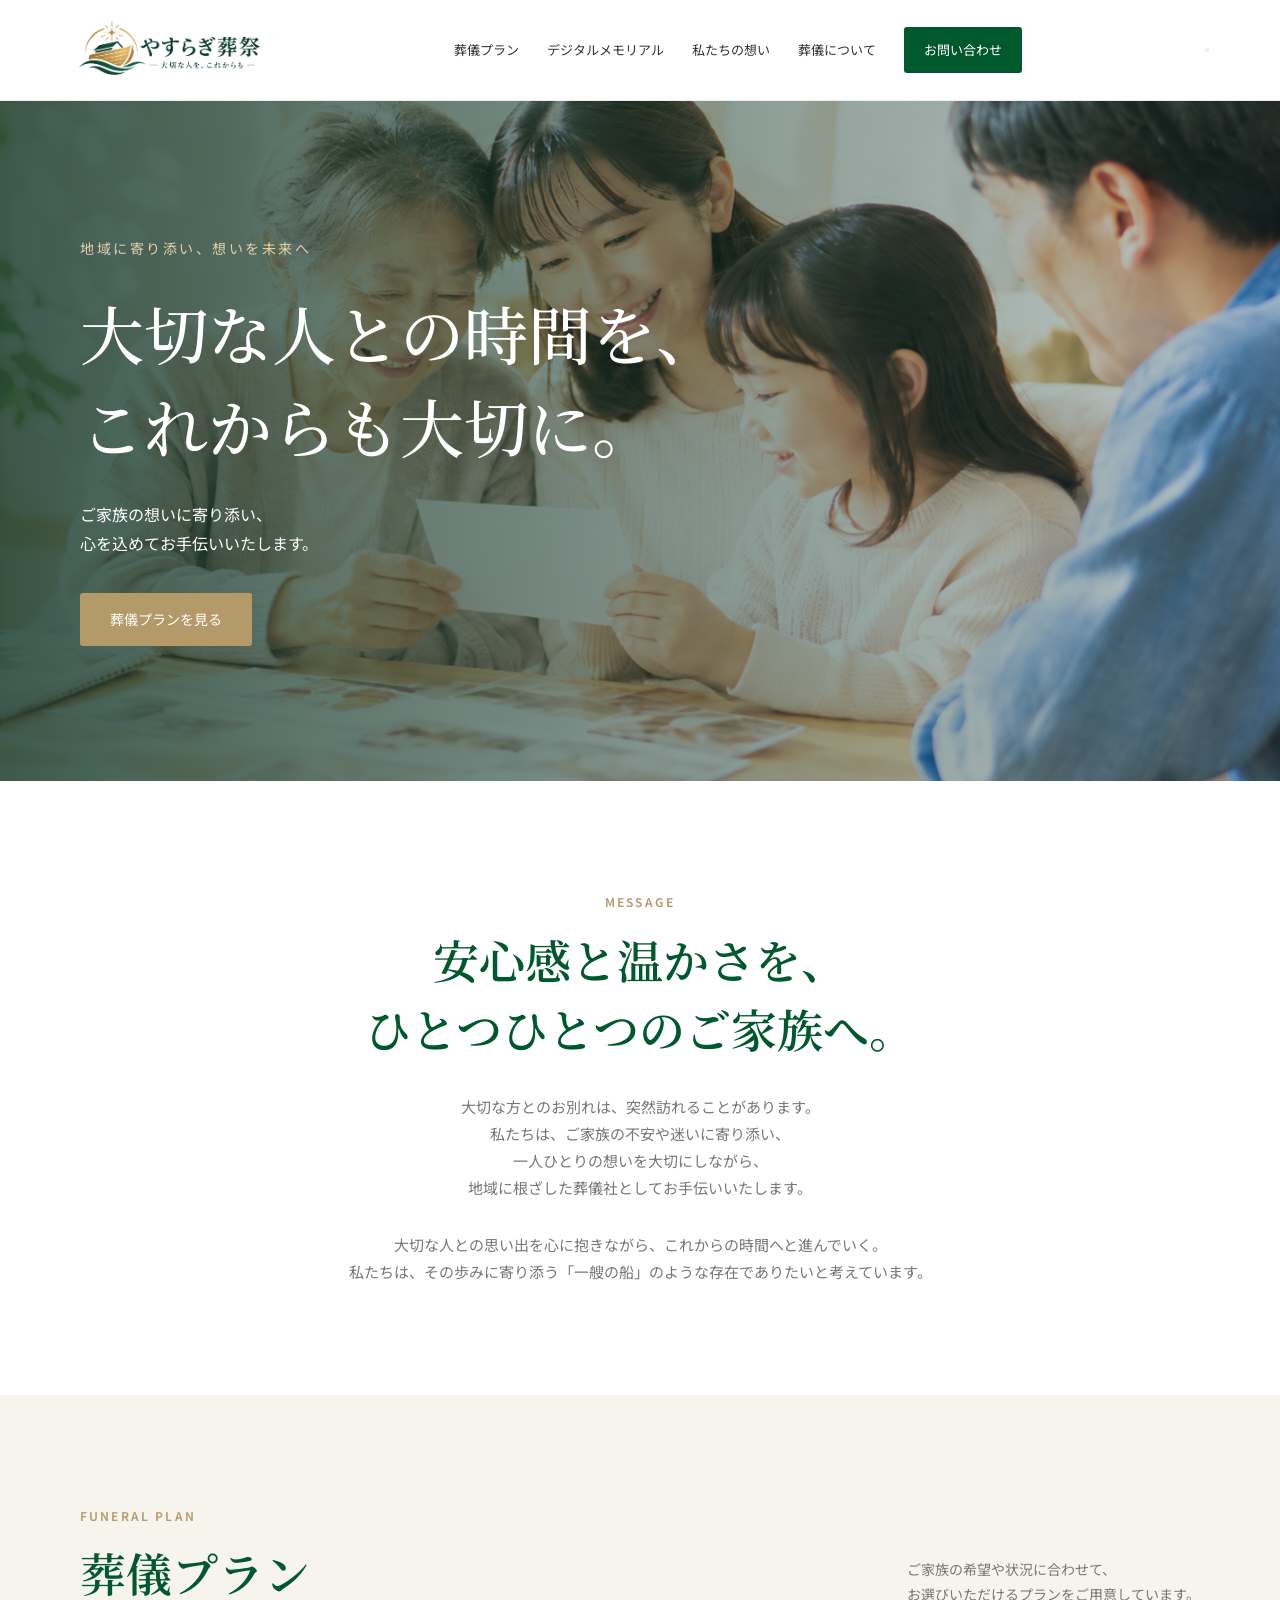
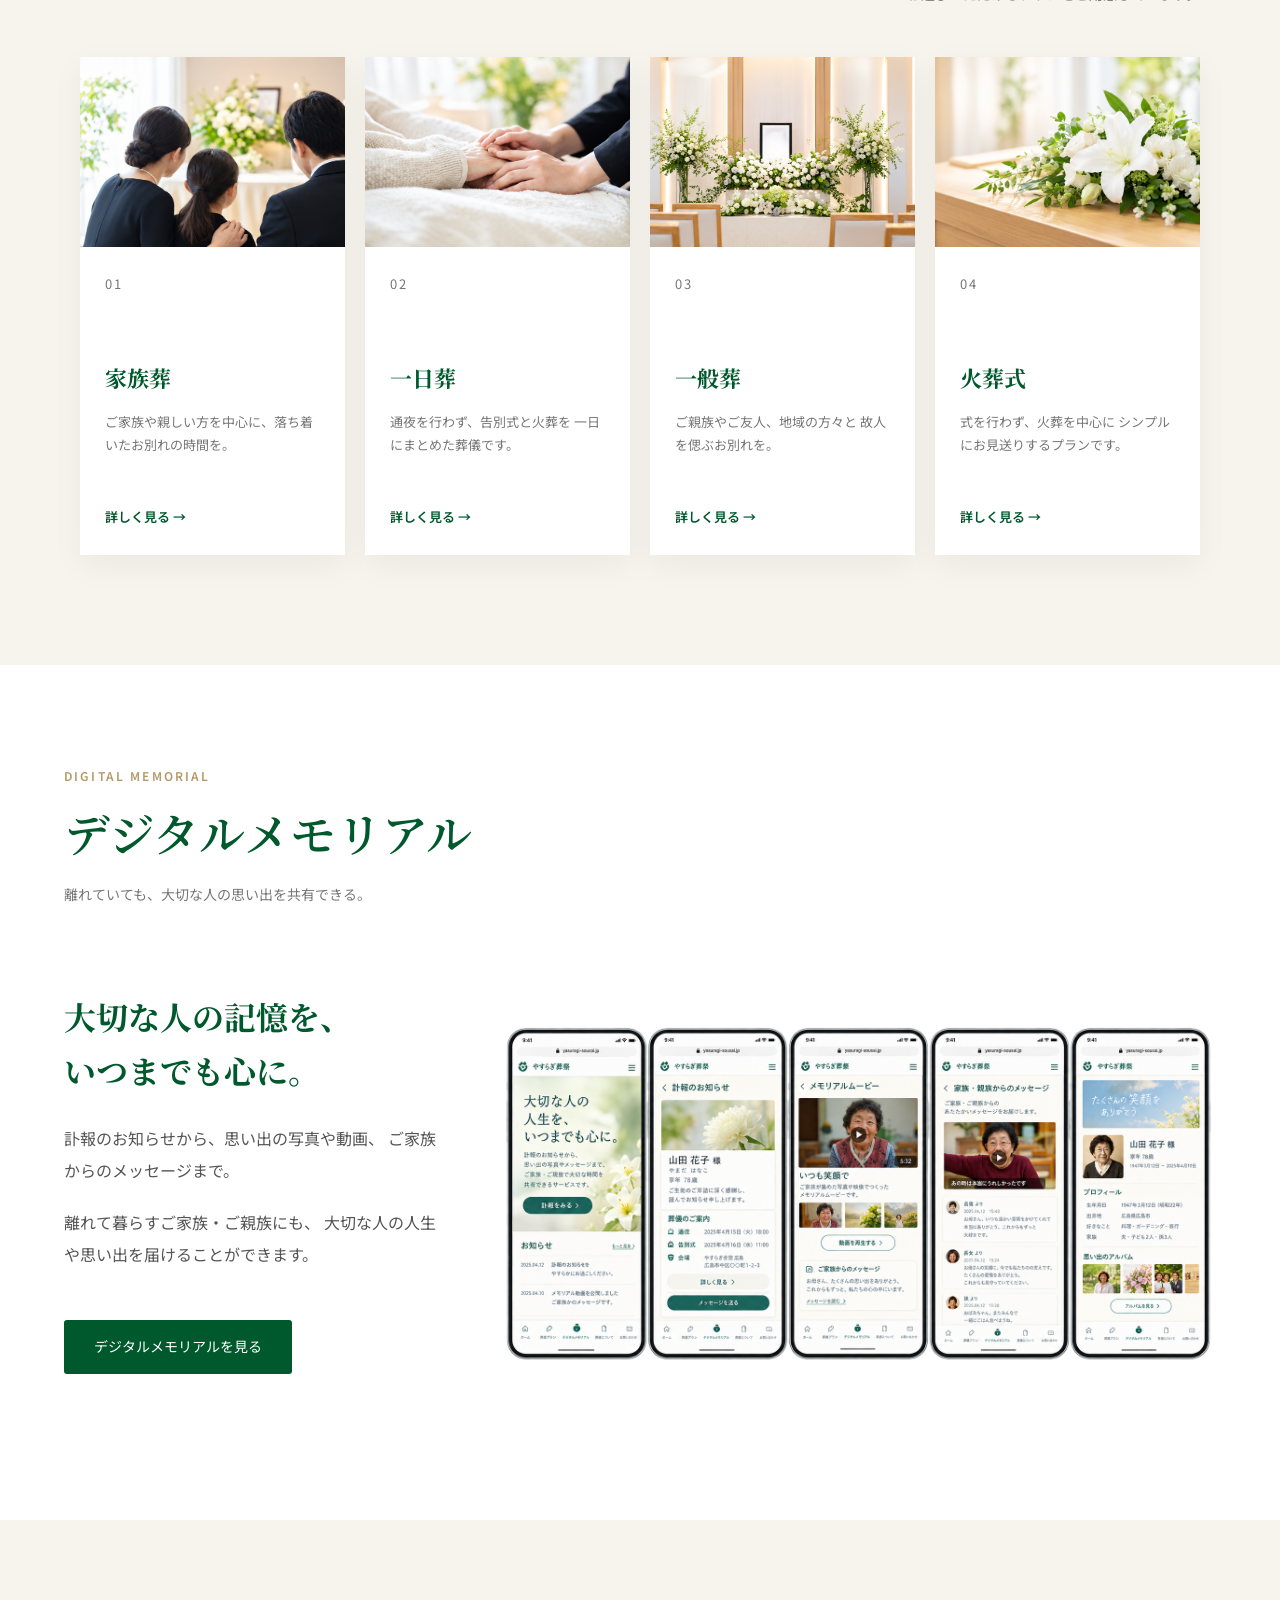
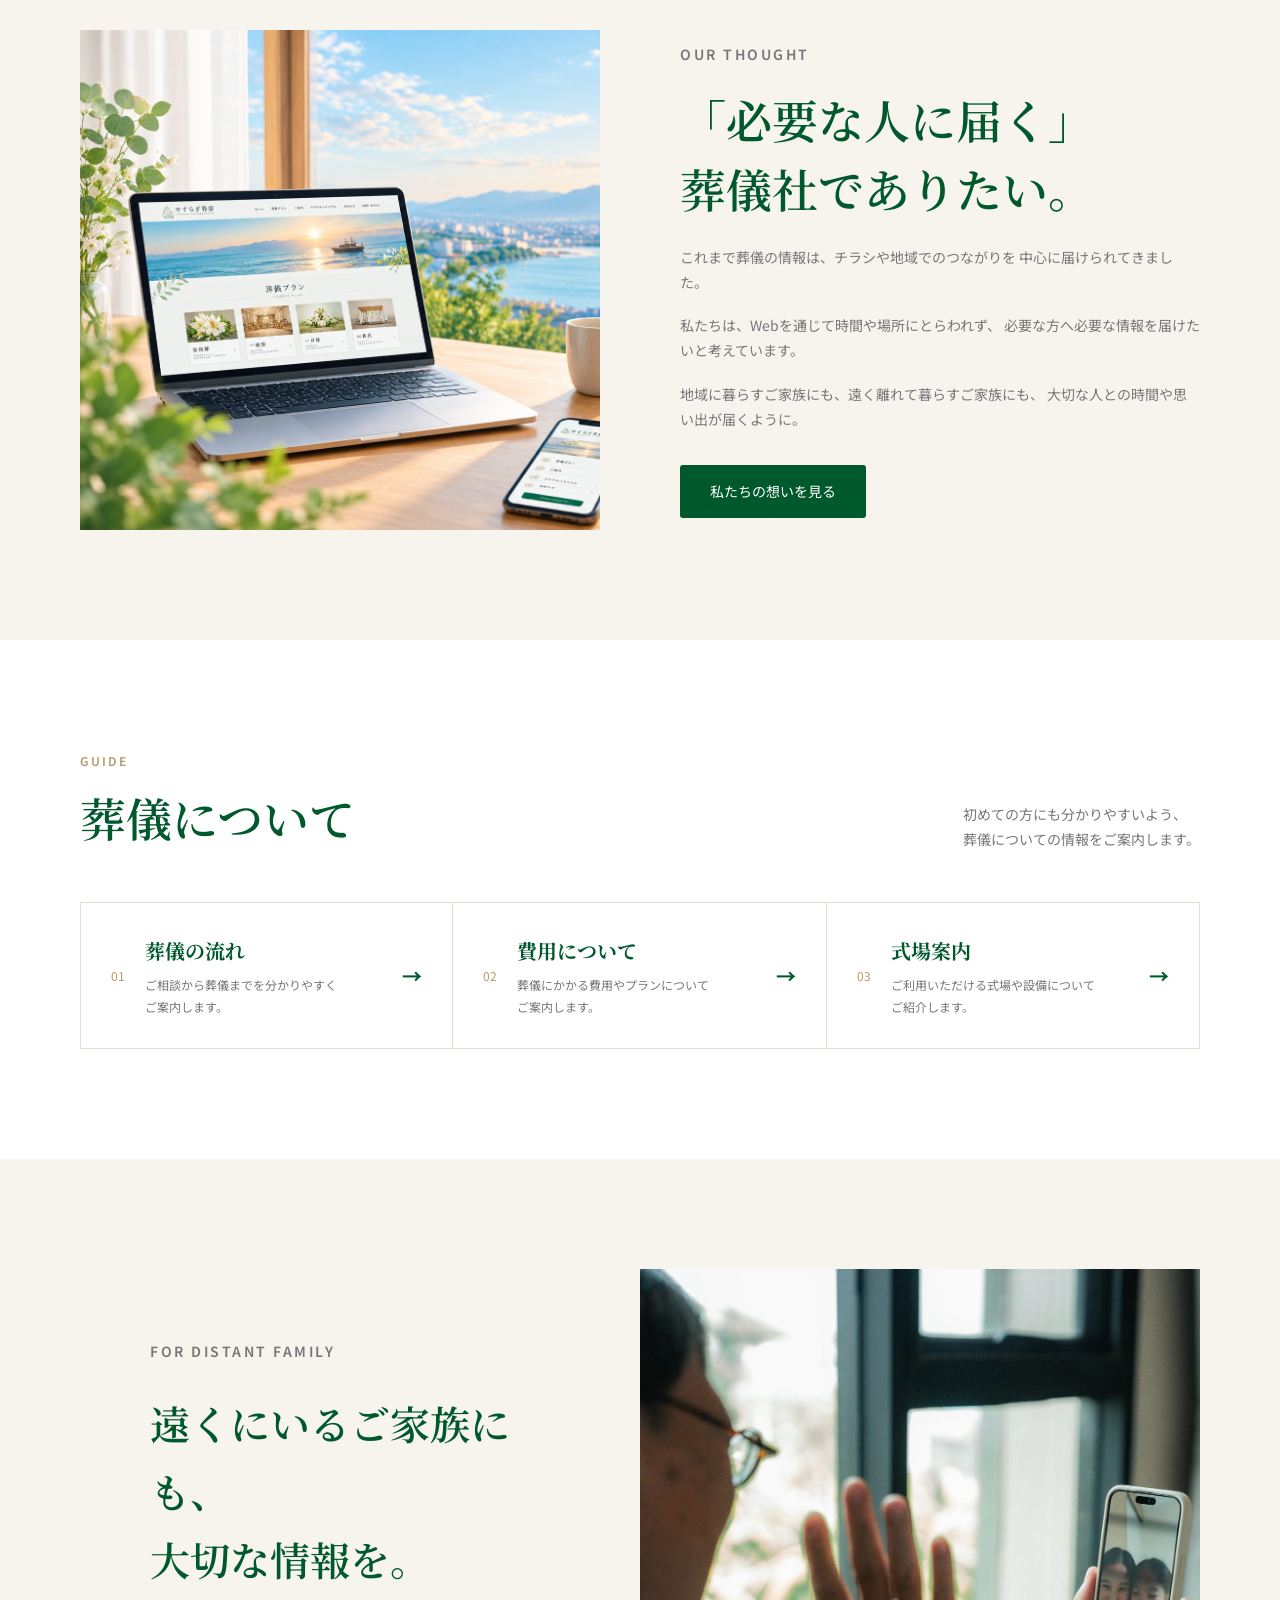
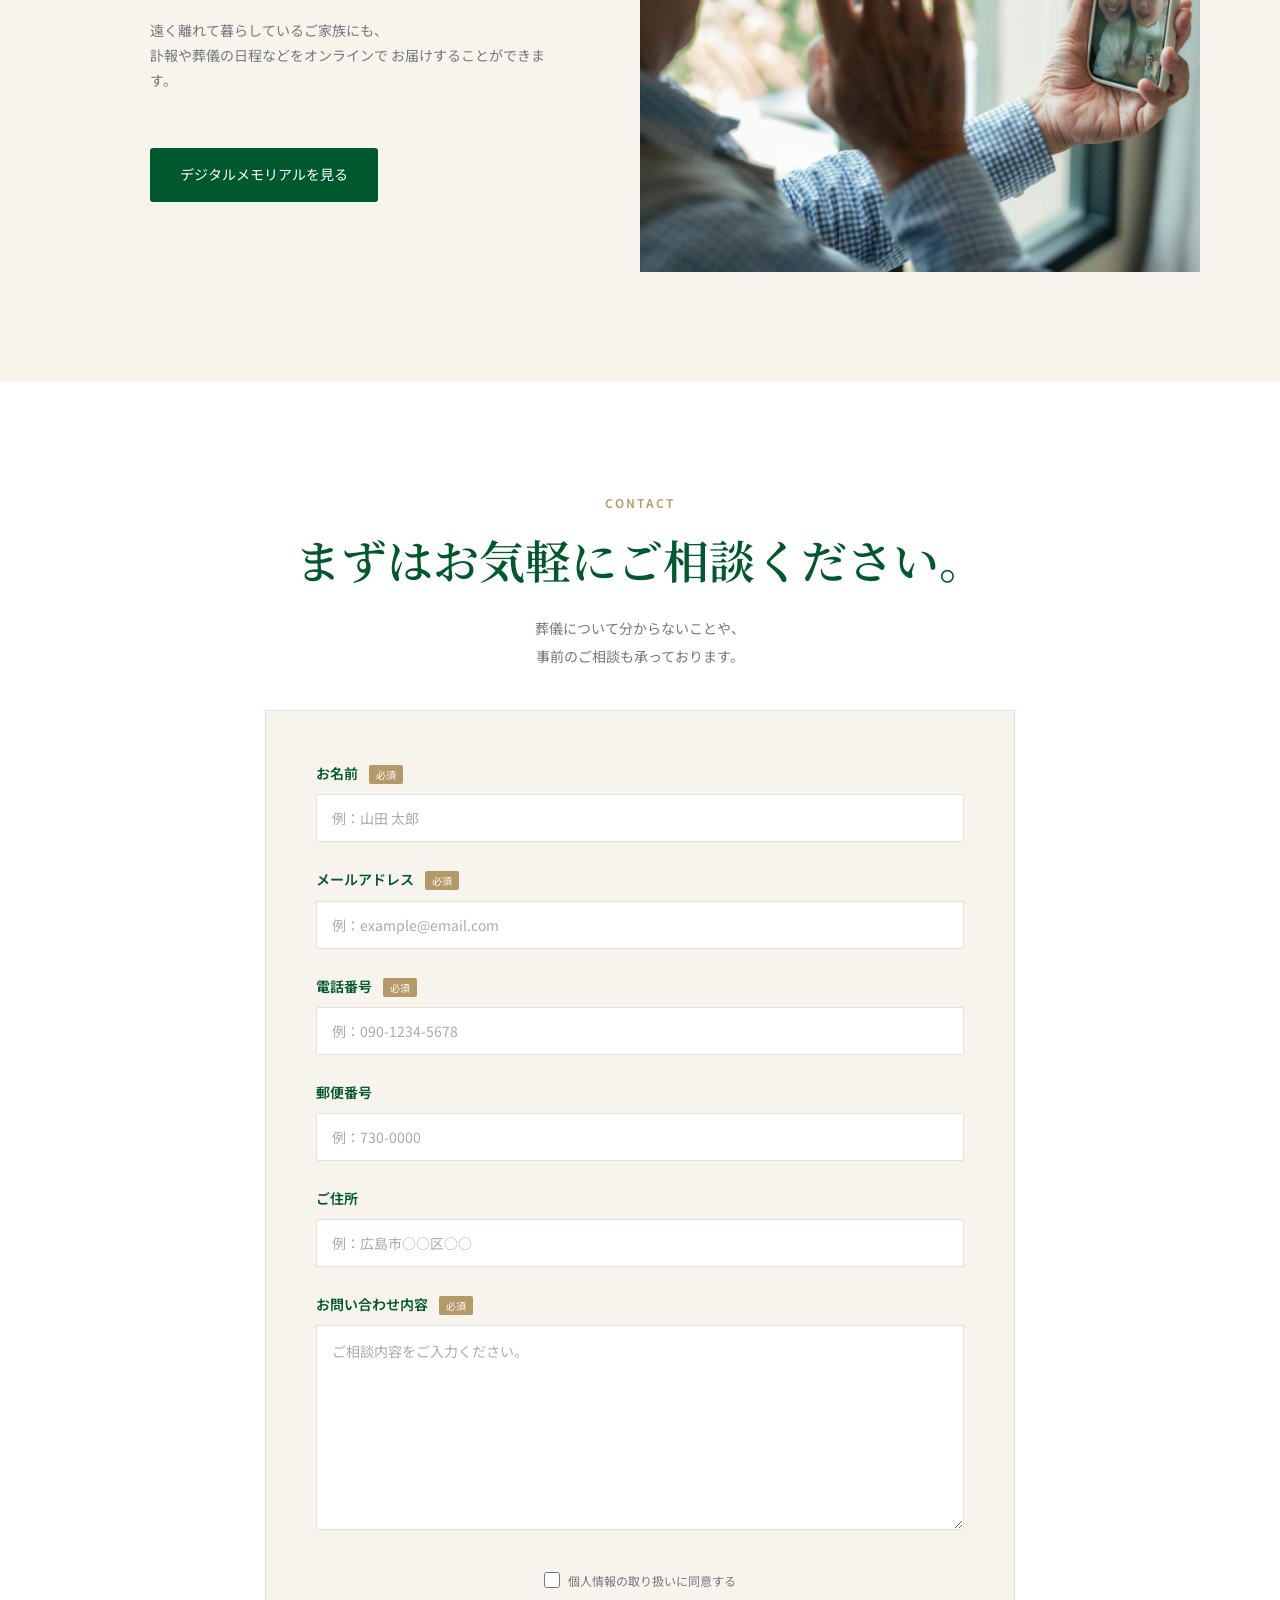
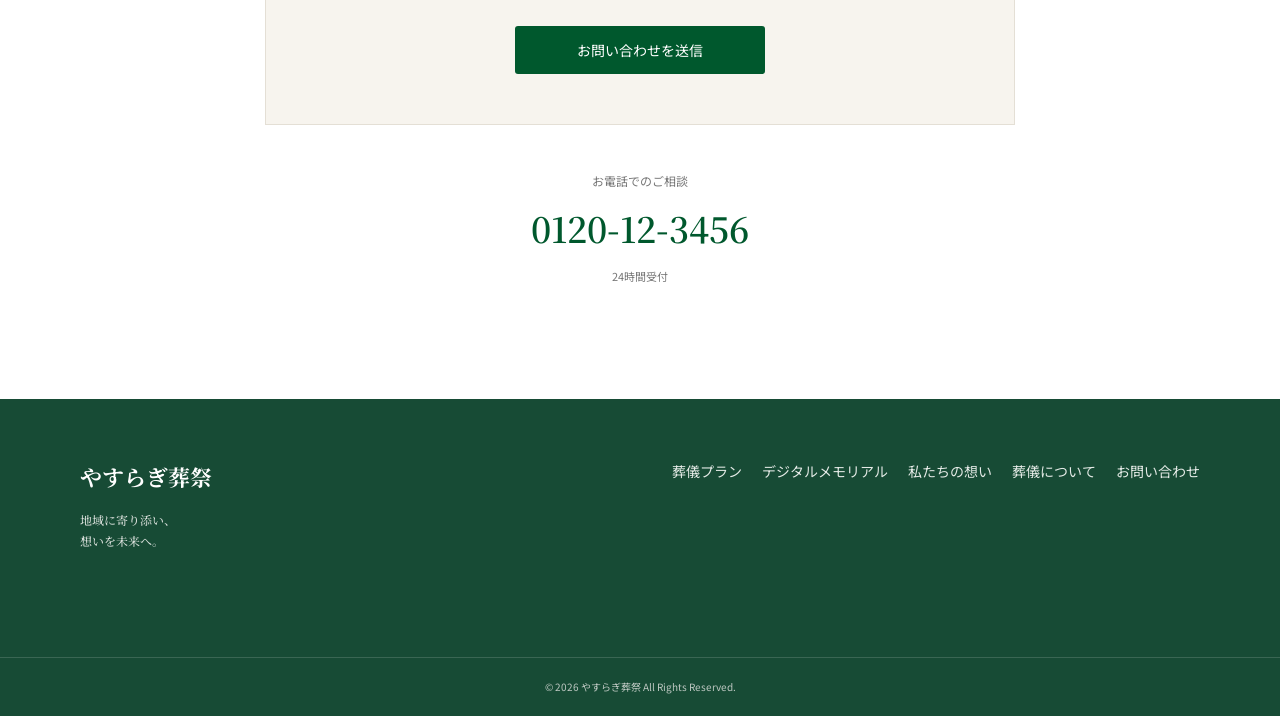
==== commit 387584f7: "Add files via upload" ====
--- a/index.html
+++ b/index.html
@@ -104,15 +104,14 @@
                 </h2>
 
                 <p class="intro-text">
-                    大切な方とのお別れは、突然訪れることがあります。<br>
-                    私たちは、ご家族の不安や迷いに寄り添い、<br>
-                    一人ひとりの想いを大切にしながら、<br>
+                    大切な方とのお別れは、突然訪れることがあります。<br class="pc-only">
+                    私たちは、ご家族の不安や迷いに寄り添い、<br class="pc-only">
+                    一人ひとりの想いを大切にしながら、<br class="pc-only">
                     地域に根ざした葬儀社としてお手伝いいたします。
                 </p>
 
                 <p class="intro-text">
-                    大切な人との思い出を心に抱きながら、<br>
-                    これからの時間へと進んでいく。<br>
+                    大切な人との思い出を心に抱きながら、これからの時間へと進んでいく。<br class="pc-only">
                     私たちは、その歩みに寄り添う「一艘の船」のような存在でありたいと考えています。
                 </p>
 
@@ -158,8 +157,7 @@
                             <h3>家族葬</h3>
 
                             <p>
-                                ご家族や親しい方を中心に、<br>
-                                落ち着いたお別れの時間を。
+                                ご家族や親しい方を中心に、落ち着いたお別れの時間を。
                             </p>
 
                             <a href="plan.html#family" class="text-link">
@@ -183,7 +181,7 @@
                             <h3>一日葬</h3>
 
                             <p>
-                                通夜を行わず、告別式と火葬を<br>
+                                通夜を行わず、告別式と火葬を
                                 一日にまとめた葬儀です。
                             </p>
 
@@ -208,7 +206,7 @@
                             <h3>一般葬</h3>
 
                             <p>
-                                ご親族やご友人、地域の方々と<br>
+                                ご親族やご友人、地域の方々と
                                 故人を偲ぶお別れを。
                             </p>
 
@@ -233,7 +231,7 @@
                             <h3>火葬式</h3>
 
                             <p>
-                                式を行わず、火葬を中心に<br>
+                                式を行わず、火葬を中心に
                                 シンプルにお見送りするプランです。
                             </p>
 
@@ -437,8 +435,7 @@
                         <p class="section-label">FOR DISTANT FAMILY</p>
 
                         <h2>
-                            遠くにいるご家族にも、<br>
-                            大切な情報を。
+                            遠くにいるご家族にも、<br class="pc-only">大切な情報を。
                         </h2>
 
                         <p>
--- a/style.css
+++ b/style.css
@@ -476,22 +476,22 @@
 
     display: grid;
 
-    grid-template-columns: 420px 1fr;
-
-    gap: 70px;
+    grid-template-columns: 580px 1fr;
+
+    gap: 40px;
 
     align-items: center;
 }
 
 .memorial-detail-image {
-    width: 420px;
+    width: 580px;
 
     text-align: center;
 }
 
 .memorial-detail-image img {
     width: 100%;
-    max-width: 420px;
+    max-width: 580px;
     height: auto;
 
     display: block;
@@ -2911,6 +2911,10 @@
         font-size: 26px;
         white-space: nowrap;
     }
+
+    .contact-item a[href^="mailto"] {
+        font-size: 18px;
+    }
 }
 
 /* スマホ版の電話番号 */
@@ -2918,6 +2922,23 @@
     .contact-item .contact-phone {
         font-size: 36px;
         letter-spacing: 1px;
+    }
+
+    /* スマホ版のトップ画像 */
+    .hero {
+        min-height: 300px;
+    }
+
+    .hero h1 {
+        font-size: 24px;
+        line-height: 1.8;
+        letter-spacing: 0;
+        word-break: keep-all;
+    }
+
+    .hero p {
+        font-size: 14px;
+        line-height: 1.8;
     }
 }
 
@@ -2960,4 +2981,83 @@
 .hero-content {
     position: relative;
     z-index: 2;
+}
+
+/* スマホ版：トップページのボタン下に余白を追加 */
+@media (max-width: 767px) {
+
+    .hero .button {
+        margin-bottom: 20px;
+    }
+
+}
+
+/* スマホ版：本文を左寄せにする */
+@media (max-width: 767px) {
+
+    .intro-text {
+        text-align: left;
+        word-break: normal;
+        overflow-wrap: break-word;
+    }
+
+}
+
+/* パソコン版では指定した位置で改行 */
+.pc-only {
+    display: inline;
+}
+
+/* スマホ版では強制改行を無効にする */
+@media (max-width: 767px) {
+
+    .pc-only {
+        display: none;
+    }
+
+    .intro-text {
+        text-align: left;
+        word-break: normal;
+        overflow-wrap: break-word;
+    }
+
+}
+
+/* スマホ版：デジタルメモリアルのお問い合わせ文だけ左寄せ */
+@media (max-width: 767px) {
+    .digital-contact-text {
+        text-align: left;
+    }
+}
+
+/* デジタルメモリアル：メッセージ動画の画像 */
+.digital-message-image {
+    display: block;
+    width: 100%;
+    max-width: 600px;
+    height: auto;
+    margin: 30px auto;
+    border-radius: 8px;
+}
+
+/* スマホ版：デジタルメモリアルの文字の左右に余白をつける */
+@media screen and (max-width: 767px) {
+
+    .memorial-detail-text {
+        padding-left: 20px;
+        padding-right: 20px;
+        box-sizing: border-box;
+    }
+
+}
+
+/* デジタルメモリアル：見出しを大きくする */
+.notice-content h2 {
+    font-size: 40px;
+}
+
+@media screen and (max-width: 767px) {
+    .notice-content h2 {
+        font-size: 25px;
+    }
 }
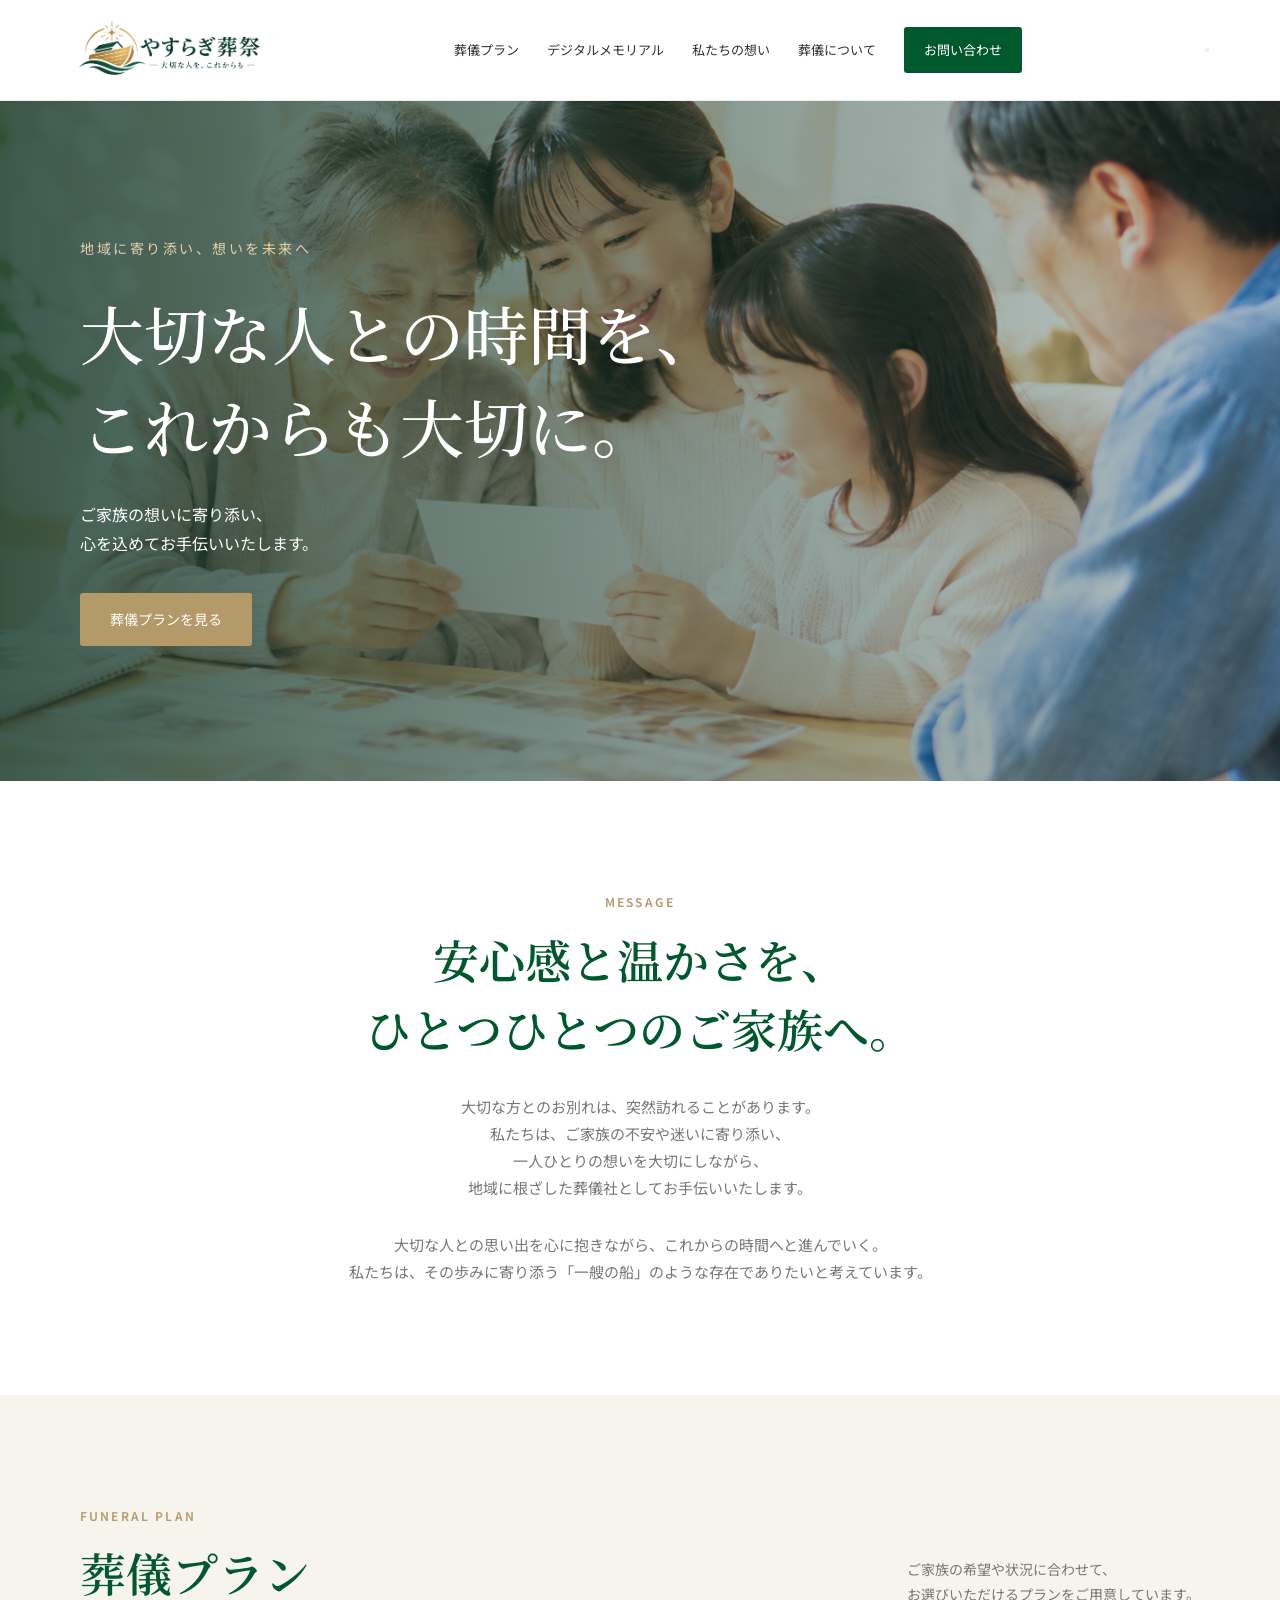
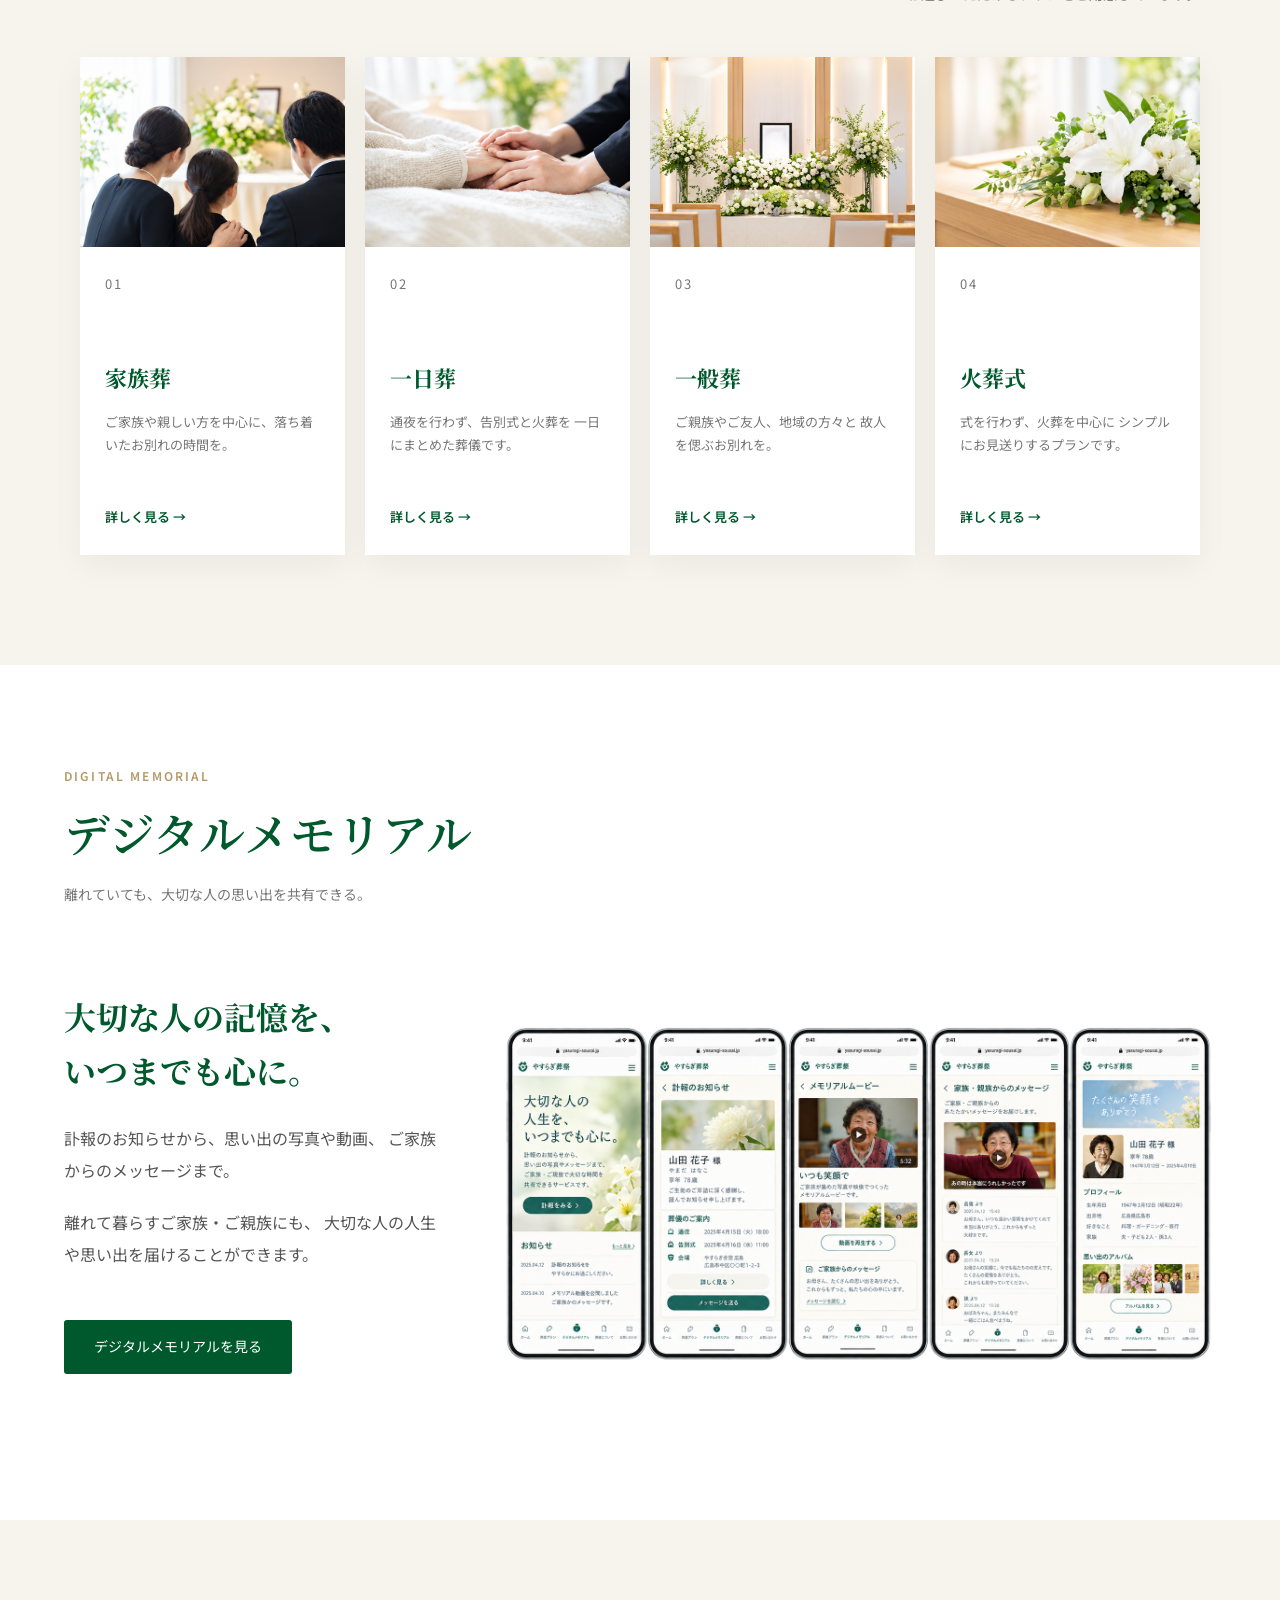
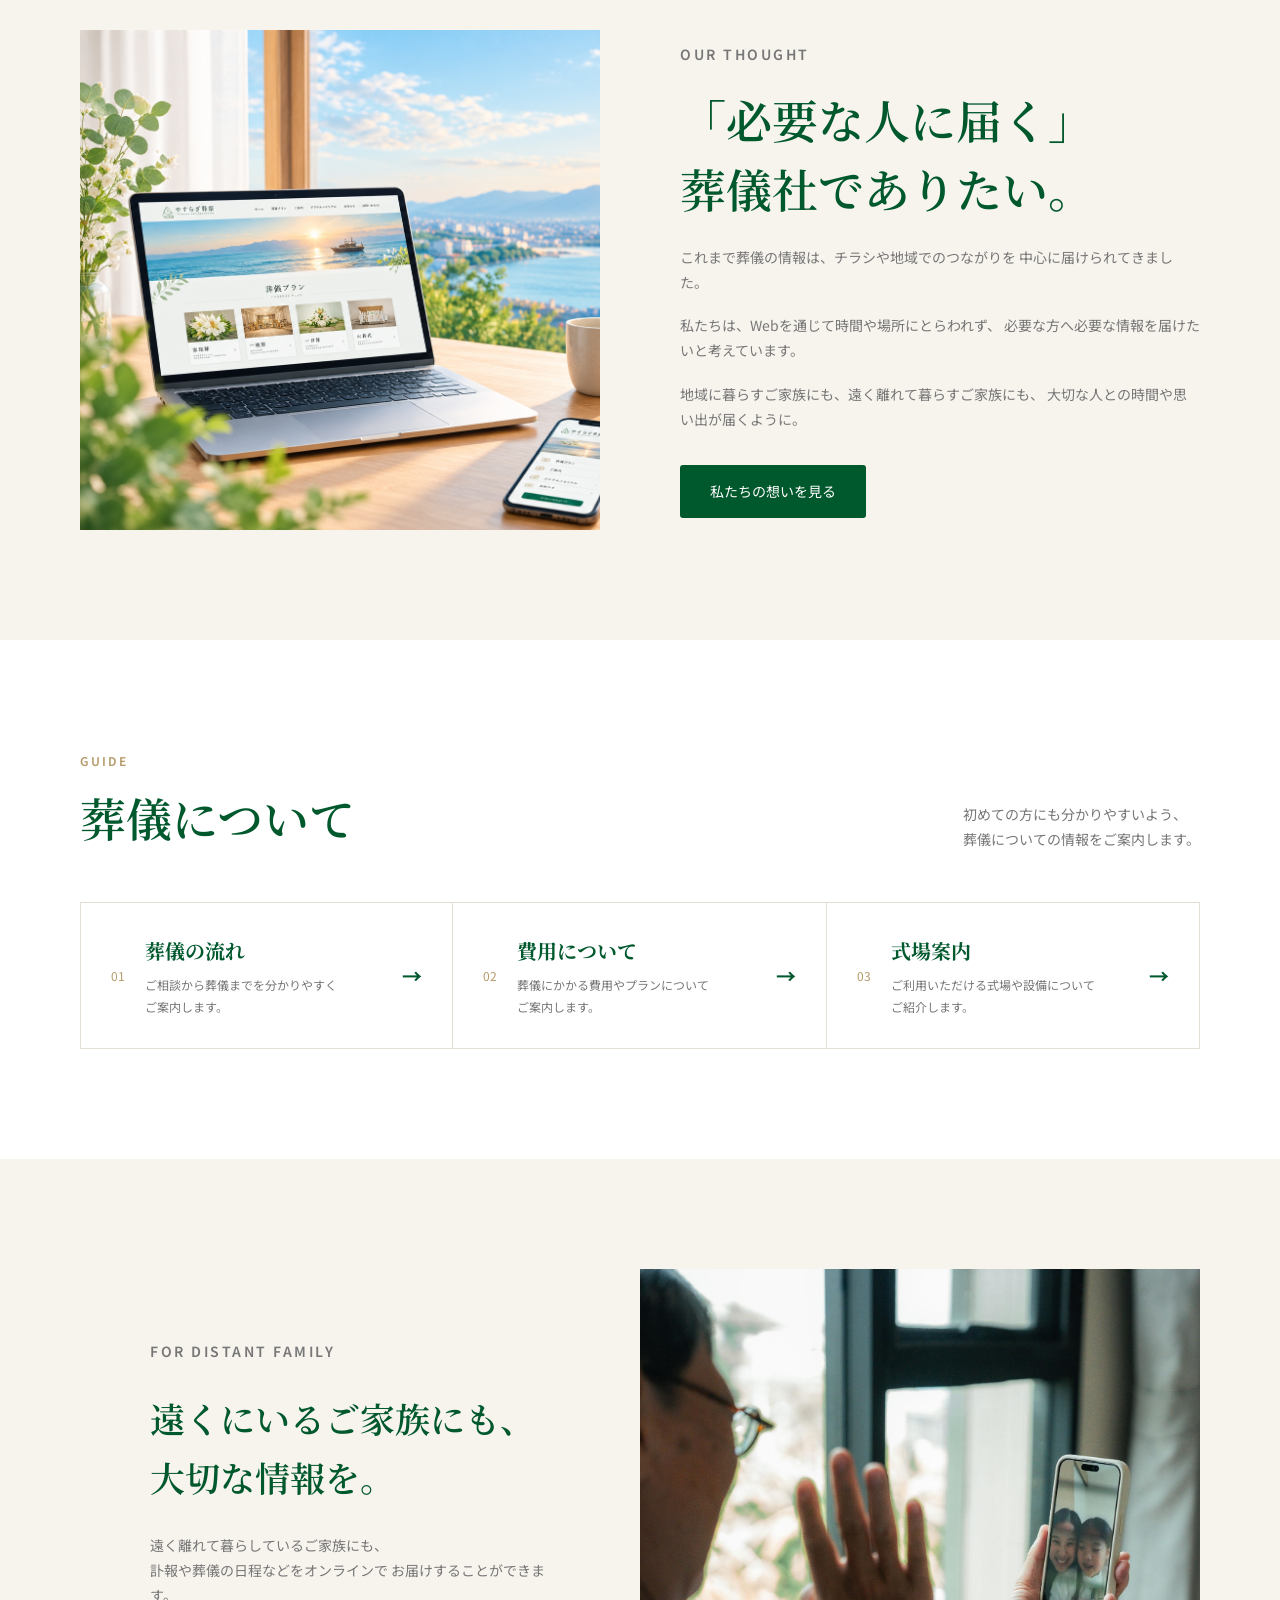
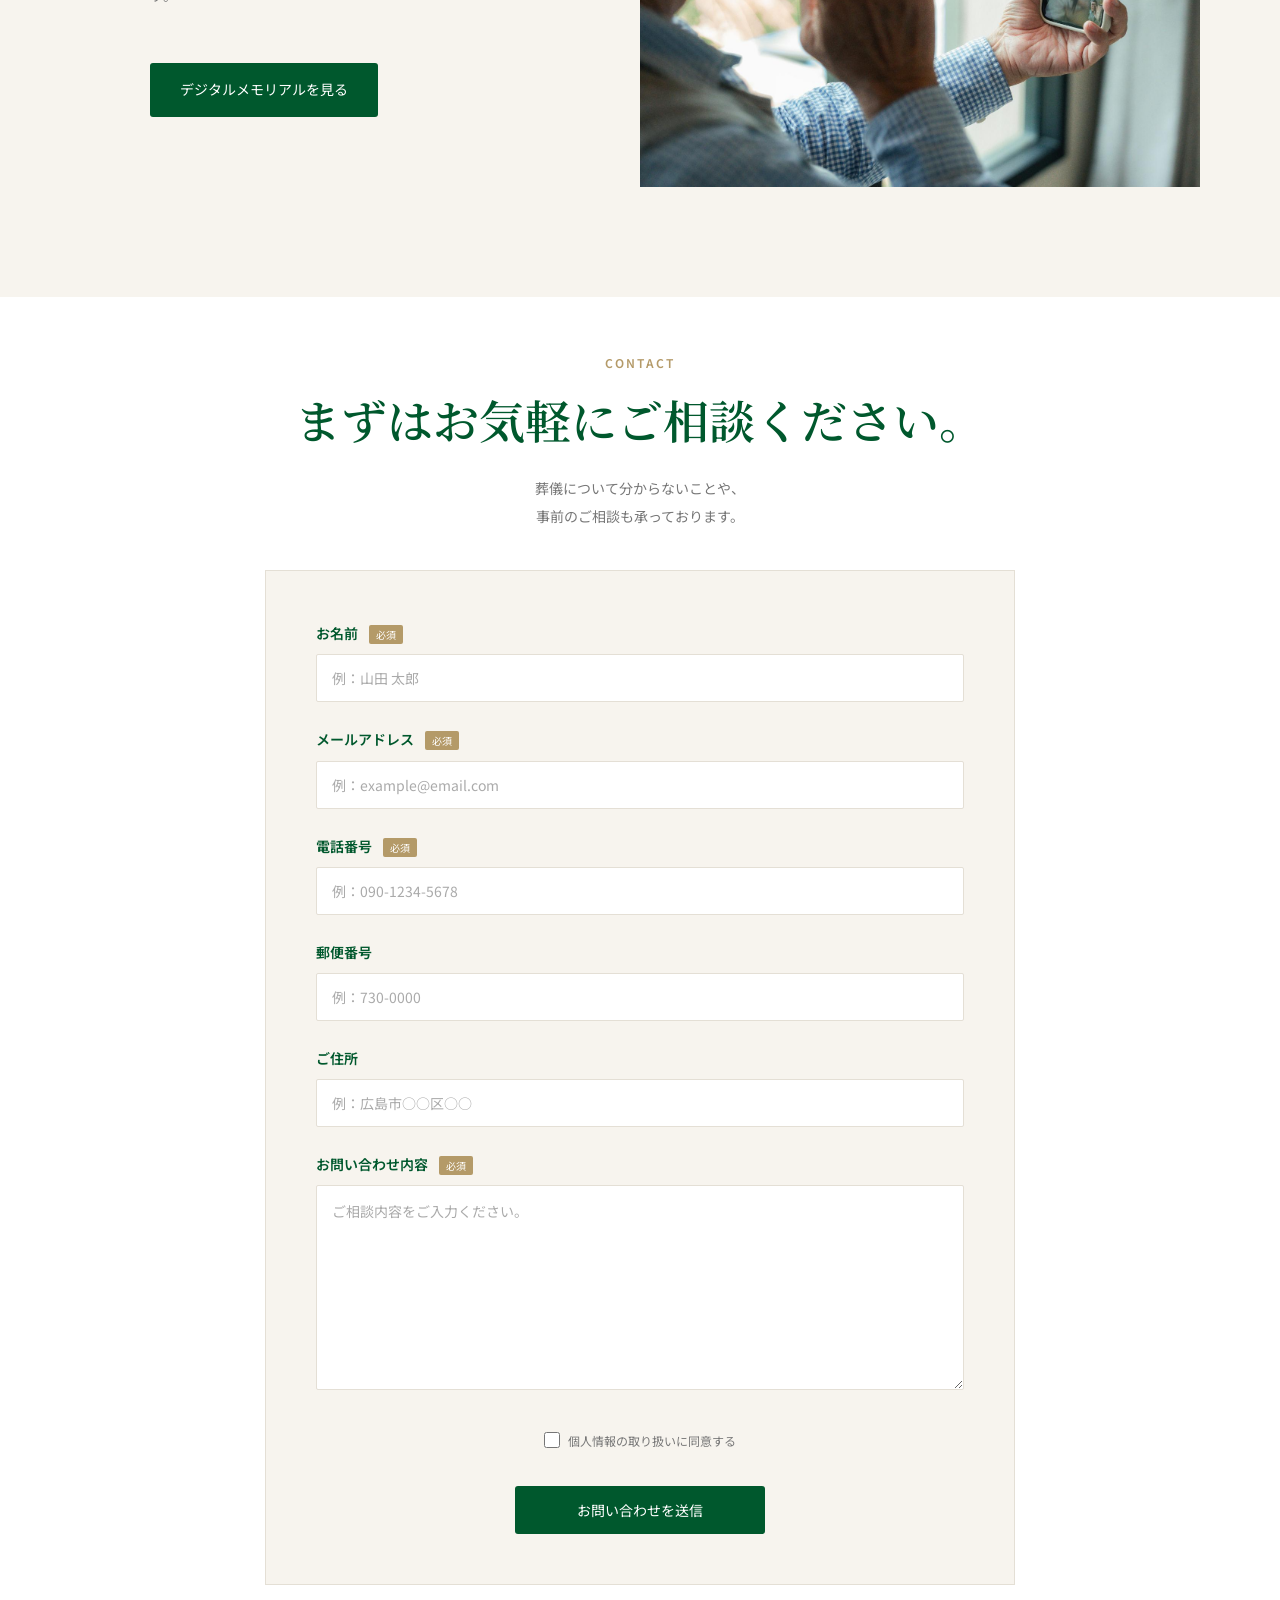
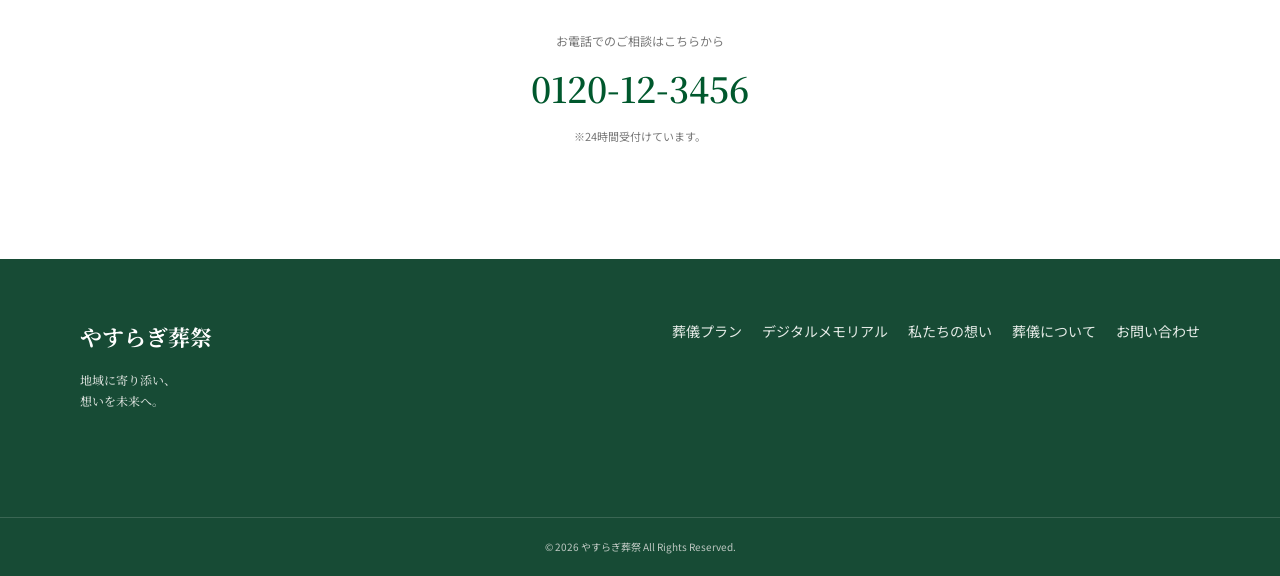
==== commit c88e607d: "Add files via upload" ====
--- a/index.html
+++ b/index.html
@@ -468,7 +468,7 @@
 
                 <p class="section-label">CONTACT</p>
 
-                <h2>まずはお気軽にご相談ください。</h2>
+                <h2>まずはお気軽に<span class="sp-only"><br></span>ご相談ください。</h2>
 
                 <p class="contact-lead">
                     葬儀について分からないことや、<br>
@@ -559,13 +559,13 @@
 
                 <div class="contact-tel">
 
-                    <p>お電話でのご相談</p>
+                    <p>お電話でのご相談はこちらから</p>
 
                     <a href="tel:0120-12-3456">
                         0120-12-3456
                     </a>
 
-                    <small>24時間受付</small>
+                    <small>※24時間受付けています。</small>
 
                 </div>
 
--- a/style.css
+++ b/style.css
@@ -2756,6 +2756,17 @@
         line-height: 1.7;
     }
 
+    tal-contact-intro {
+        text-align: center;
+        margin-bottom: 50px;
+    }
+
+    .digital-contact-intro h2 {
+        font-size: 30px;
+        line-height: 1.7;
+        margin-bottom: 20px;
+    }
+
     .about-block-content p {
         font-size: 14px;
         line-height: 2;
@@ -2767,18 +2778,7 @@
    デジタルメモリアル お問い合わせ
 ========================= */
 
-.digital-contact-intro {
-    text-align: center;
-    margin-bottom: 50px;
-}
-
-.digital-contact-intro h2 {
-    font-size: 30px;
-    line-height: 1.7;
-    margin-bottom: 20px;
-}
-
-.digital-contact-intro>p:last-child {
+.digi .digital-contact-intro>p:last-child {
     font-size: 15px;
     line-height: 2;
 }
@@ -3058,6 +3058,311 @@
 
 @media screen and (max-width: 767px) {
     .notice-content h2 {
-        font-size: 25px;
+        font-size: 30px;
+    }
+}
+
+/* スマホ版：デジタルメモリアルの文章を左詰め */
+@media screen and (max-width: 767px) {
+    .notice-content p {
+        text-align: left;
+    }
+}
+
+/* スマホ版：トップページのデジタルメモリアル見出し */
+@media screen and (max-width: 767px) {
+    #memorial .section-title h2 {
+        font-size: 34px !important;
+    }
+}
+
+/* 改行はスマホ版だけ表示 */
+.sp-only {
+    display: none;
+}
+
+@media screen and (max-width: 767px) {
+    .sp-only {
+        display: inline;
+    }
+}
+
+
+/* スマホ版：お問い合わせ見出しを少し大きく */
+@media screen and (max-width: 767px) {
+    #contact h2 {
+        font-size: 28px;
+        line-height: 1.7;
+    }
+}
+
+/* スマホ版：デジタルメモリアルのページタイトル */
+@media screen and (max-width: 767px) {
+    .page-hero .page-hero-content h1 {
+        font-size: 28px !important;
+    }
+}
+
+/* スマホ版：ページタイトル下の説明文を一行にする */
+@media screen and (max-width: 767px) {
+    .page-hero .page-hero-content>p:not(.section-label) {
+        font-size: 13px;
+        white-space: nowrap;
+    }
+}
+
+
+
+/* スマホ版：デジタルメモリアルの導入見出し */
+@media screen and (max-width: 767px) {
+    .detail-intro h2 {
+        font-size: 28px;
+        line-height: 1.7;
+    }
+}
+
+
+/* デジタルメモリアルへ戻る：共通設定（パソコン版） */
+.detail-back {
+    display: inline-block;
+    margin-bottom: 20px;
+}
+
+/* パソコン版：左側と下に余白 */
+.detail-back {
+    display: inline-block;
+    margin-left: 20px;
+    margin-bottom: 20px;
+}
+
+/* スマホ版だけ中央配置 */
+@media screen and (max-width: 768px) {
+    .detail-back {
+        display: block;
+        width: fit-content;
+        margin: 0 auto 20px;
+    }
+}
+
+/* お問い合わせ見出し */
+.notice-heading {
+    text-align: center;
+}
+
+/* お問い合わせ：メインの文字 */
+.notice-title {
+    font-size: 32px;
+}
+
+/* お気軽にご相談ください：少し小さく */
+.notice-subtitle {
+    font-size: 20px;
+}
+
+/* スマホ版：お問い合わせ見出しを中央寄せ */
+@media screen and (max-width: 767px) {
+
+    .digital-contact-intro {
+        margin-bottom: 35px;
+        text-align: center;
+    }
+
+    .digital-contact-intro .notice-heading {
+        text-align: center;
+        font-size: 23px;
+        line-height: 1.7;
+        width: 100%;
+        margin: 0 0 20px;
+    }
+
+    .digital-contact-intro .notice-title {
+        font-size: 28px;
+    }
+
+    .digital-contact-intro .notice-subtitle {
+        font-size: 18px;
+    }
+}
+
+
+/* パソコン版：お問い合わせの上の余白を縮める */
+@media screen and (min-width: 768px) {
+    .contact.section {
+        padding-top: 5px;
+    }
+}
+
+
+/* スマホ版：ラベルと見出しは中央、本文は左詰め */
+@media screen and (max-width: 767px) {
+    .about-message-inner {
+        text-align: left;
+    }
+
+    .about-message-inner .section-label,
+    .about-message-inner h2 {
+        text-align: center;
+    }
+}
+
+/* お知らせセクションの見出し */
+.notice-box h2 {
+    font-size: 35px;
+}
+
+/* CONTACTセクションの上に余白を追加 */
+#contact.contact {
+    margin-top: 50px;
+}
+
+/* FEATURES：カードを横並びにする */
+.feature-grid {
+    display: grid;
+    grid-template-columns: repeat(3, minmax(0, 1fr));
+    gap: 24px;
+    align-items: stretch;
+    margin-top: 48px;
+}
+
+/* カードのデザインと高さ */
+.feature-grid .feature-card {
+    display: flex;
+    flex-direction: column;
+    box-sizing: border-box;
+    height: 100%;
+    min-width: 0;
+    padding: 32px 28px;
+    background-color: #ffffff;
+    border: 1px solid #e9e3d9;
+    border-radius: 18px;
+    box-shadow: 0 4px 16px rgba(23, 75, 53, 0.04);
+    transition: transform 0.3s ease,
+        box-shadow 0.3s ease;
+}
+
+/* 番号 */
+.feature-grid .feature-number {
+    display: block;
+    margin-bottom: 20px;
+    color: #b49a68;
+    font-family: serif;
+    font-size: 32px;
+    line-height: 1.2;
+}
+
+/* 見出し */
+.feature-grid .feature-card h3 {
+    margin: 0 0 16px;
+    color: #174b35;
+    font-size: 18px;
+    line-height: 1.7;
+}
+
+/* 説明文 */
+.feature-grid .feature-card p {
+    margin: 0;
+    color: #55534f;
+    font-size: 14px;
+    line-height: 1.9;
+}
+
+/* マウスを乗せたとき */
+@media (hover: hover) {
+    .feature-grid .feature-card:hover {
+        transform: translateY(-4px);
+        box-shadow: 0 10px 24px rgba(23, 75, 53, 0.09);
+    }
+}
+
+/* スマートフォンでは縦並び */
+@media (max-width: 767px) {
+    .feature-grid {
+        grid-template-columns: 1fr;
+        gap: 16px;
+        margin-top: 32px;
+    }
+
+    .feature-grid .feature-card {
+        padding: 24px;
+    }
+
+    .feature-grid .feature-number {
+        margin-bottom: 12px;
+        font-size: 28px;
+    }
+}
+
+/* カード上部：番号とアイコン */
+.feature-card-top {
+    display: flex;
+    justify-content: space-between;
+    align-items: flex-start;
+    gap: 12px;
+    margin-bottom: 20px;
+}
+
+/* 番号の下余白は親要素で管理 */
+.feature-grid .feature-card-top .feature-number {
+    margin-bottom: 0;
+}
+
+/* 右上のアイコン */
+.feature-icon {
+    display: flex;
+    align-items: center;
+    justify-content: center;
+    width: 42px;
+    height: 42px;
+    flex-shrink: 0;
+    color: #b49a68;
+    background-color: #f7f4ee;
+    border-radius: 50%;
+}
+
+.feature-icon svg {
+    display: block;
+    width: 22px;
+    height: 22px;
+}
+
+/* スマートフォン */
+@media (max-width: 767px) {
+    .feature-card-top {
+        margin-bottom: 12px;
+    }
+
+    .feature-icon {
+        width: 38px;
+        height: 38px;
+    }
+
+    .feature-icon svg {
+        width: 20px;
+        height: 20px;
+    }
+}
+
+/* スマホ表示：イントロの見出し */
+@media (max-width: 767px) {
+    .intro h2 {
+        font-size: 22px;
+    }
+}
+
+/* スマホ表示：デジタルメモリアルの見出し */
+@media (max-width: 767px) {
+    #memorial .section-title h2 {
+        font-size: 28px !important;
+    }
+}
+
+/* スマホ表示：葬儀費用の見出しと説明文 */
+@media (max-width: 767px) {
+    .price-items .section-heading h2 {
+        font-size: 24px;
+    }
+
+    .price-items .section-heading>p:not(.section-label) {
+        font-size: 14px;
     }
 }
